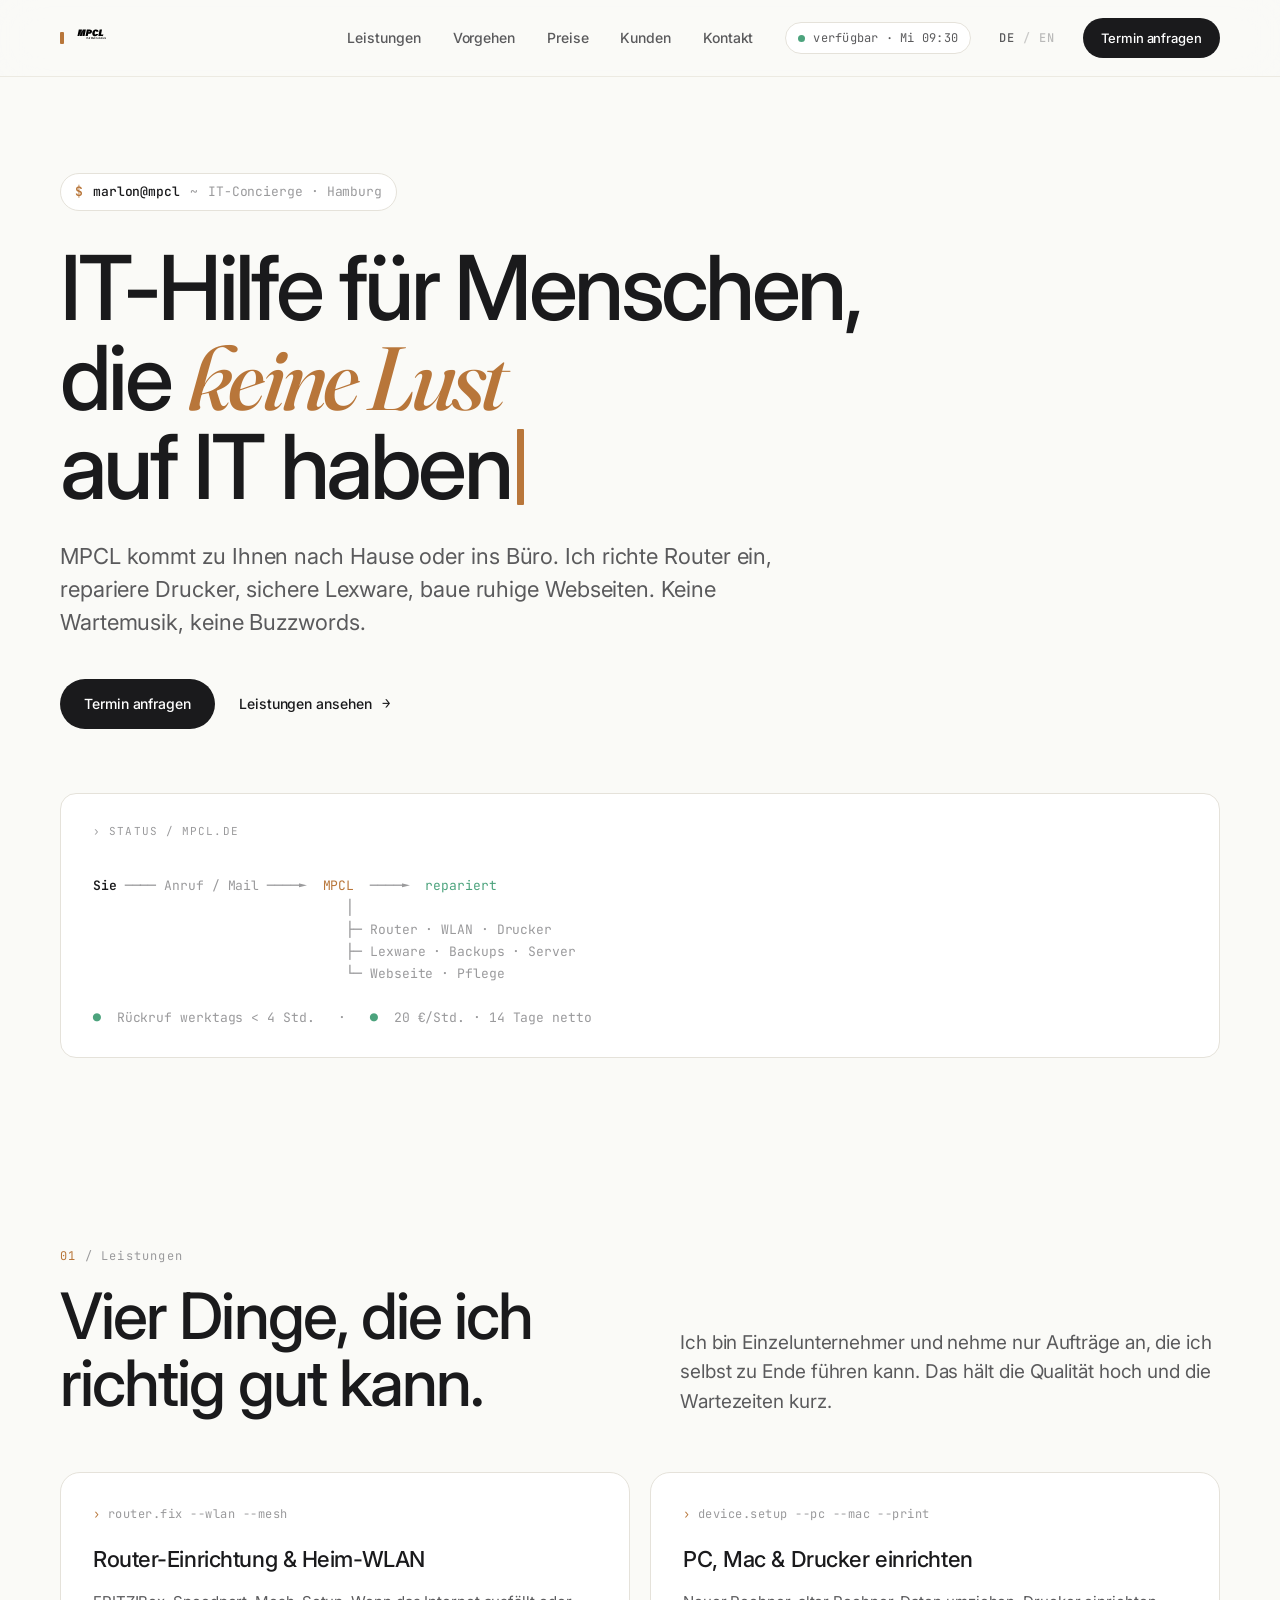
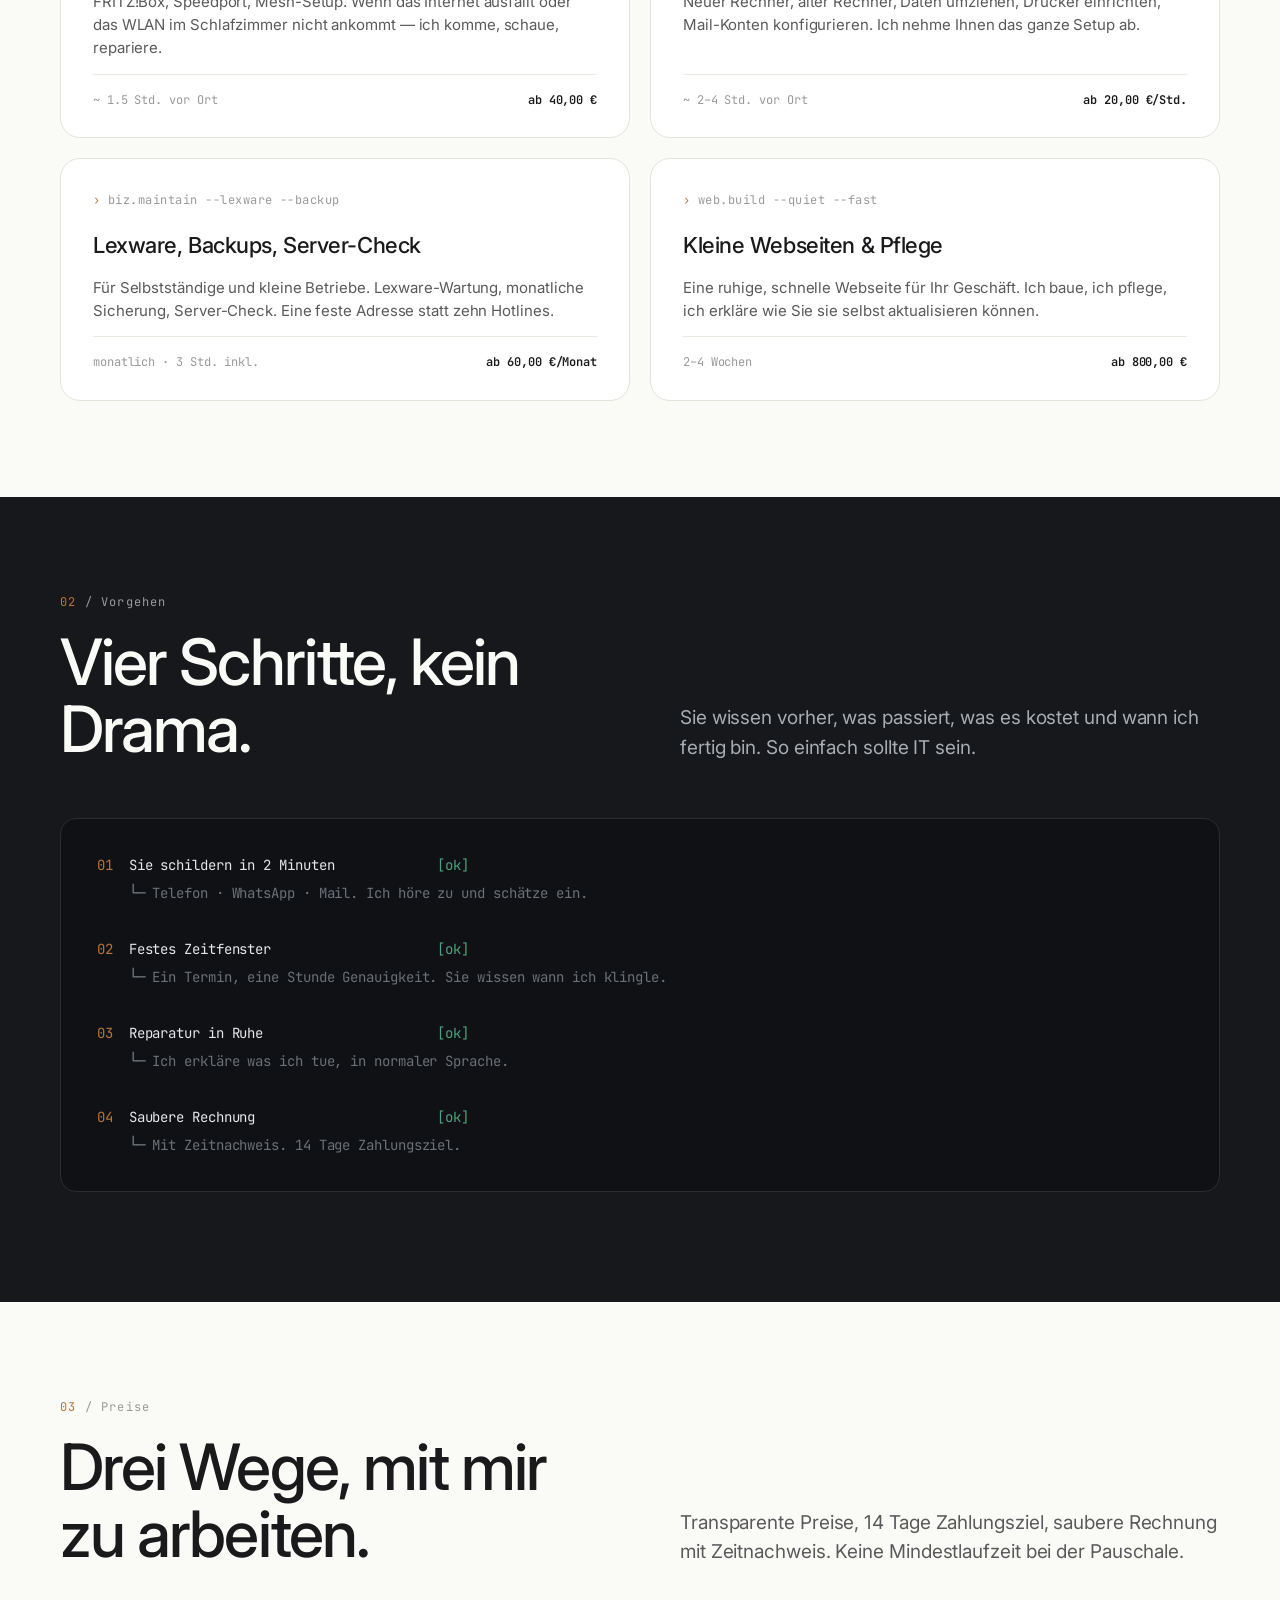
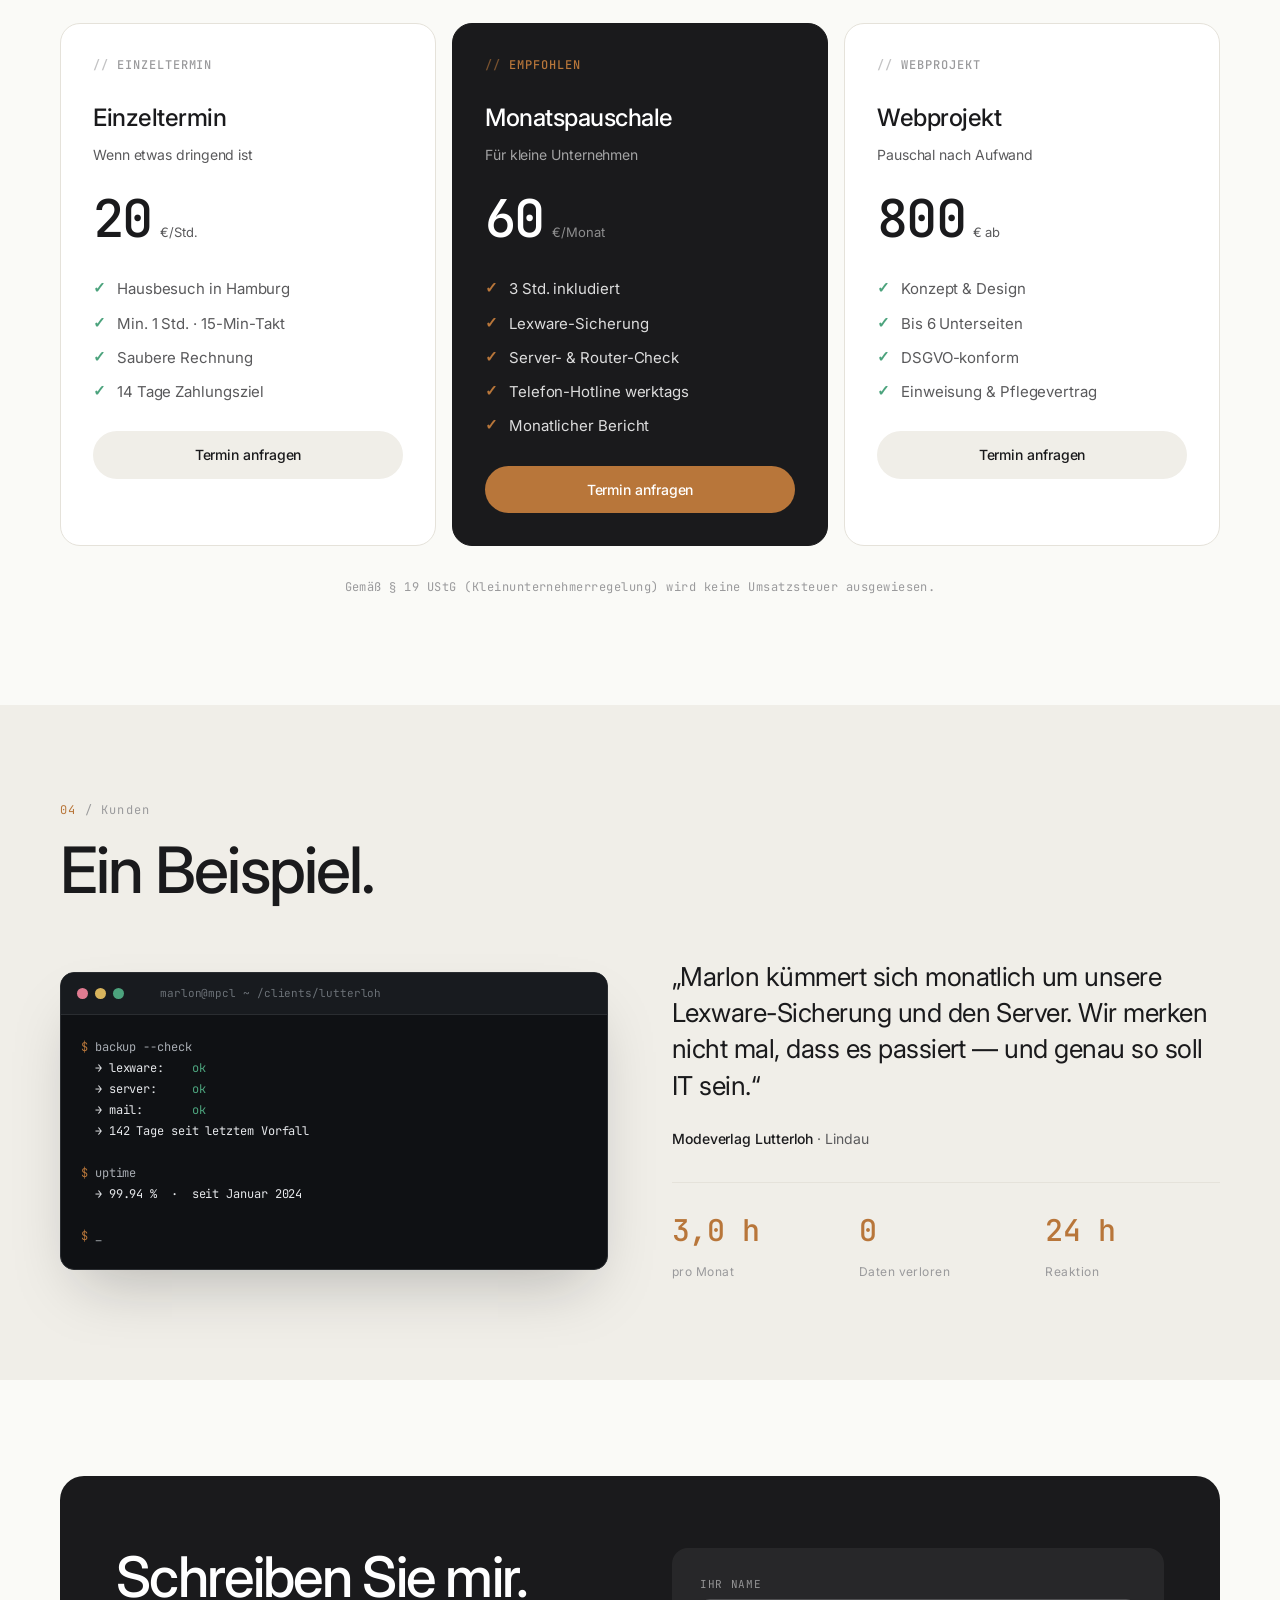
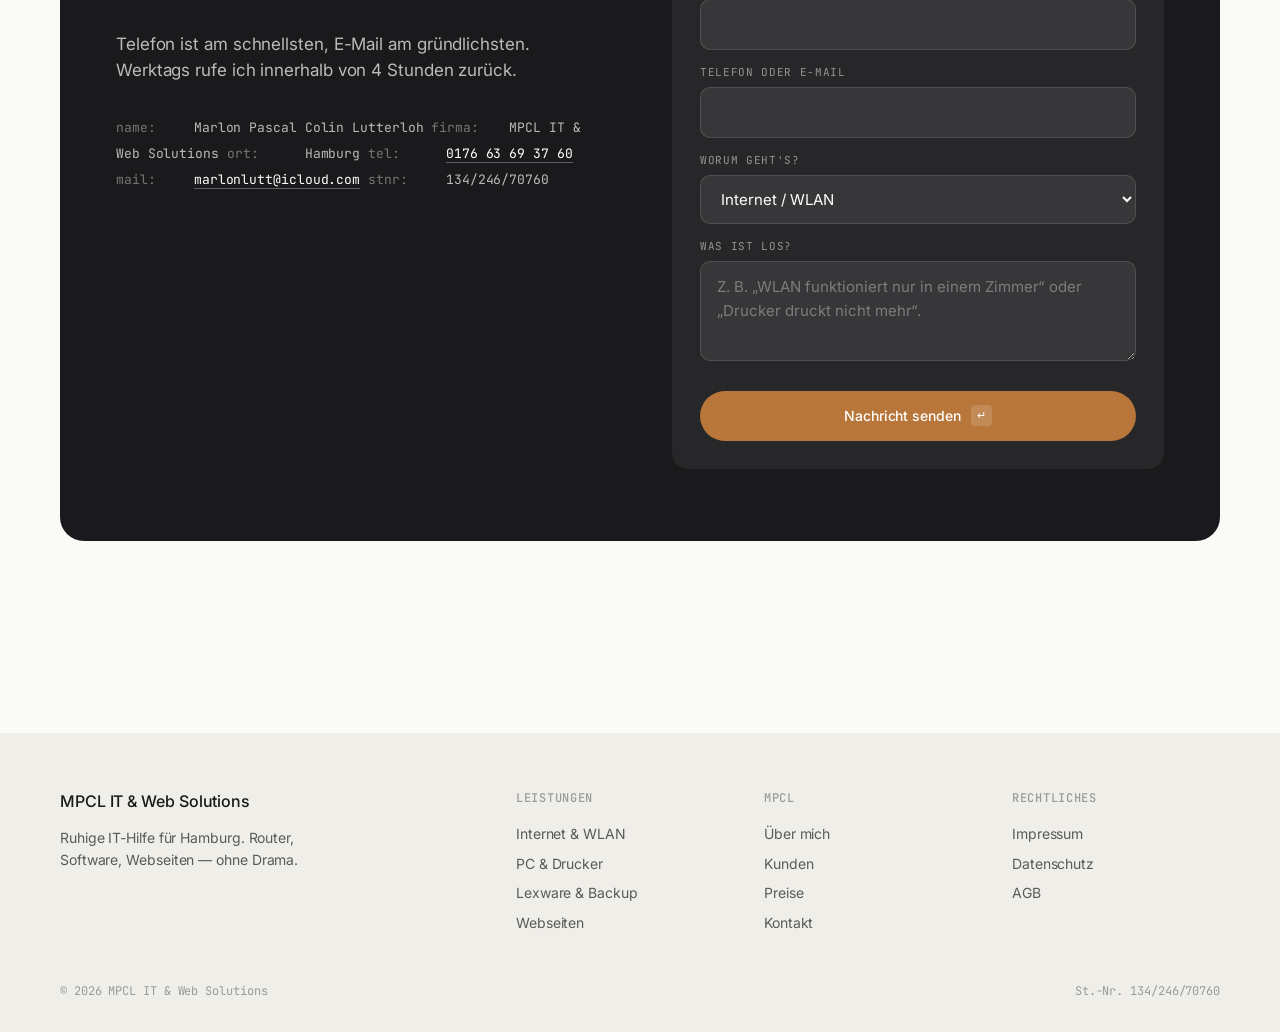
==== index.html @ bc8bca54 "i18n: fehlende data-i18n Attribute, Hero-Titel, Typo-Fix - 13 Pricing <li> Items mit data-i18n Attri" ====
<!doctype html>
<html lang="de">
<head>
  <meta charset="utf-8">
  <meta name="viewport" content="width=device-width, initial-scale=1">
  <title>MPCL — IT &amp; Web Solutions · Hamburg</title>
  <meta name="description" content="Ruhige IT-Hilfe für Hamburg. Router, Drucker, Lexware, Webseiten — ohne Buzzwords, ohne Wartemusik.">

  <!-- Open Graph -->
  <meta property="og:title" content="MPCL — IT &amp; Web Solutions, Hamburg">
  <meta property="og:description" content="Ruhige IT-Hilfe für Hamburg. Router, Drucker, Lexware, Webseiten.">
  <meta property="og:type" content="website">
  <meta property="og:url" content="https://mpcl.de">
  <meta property="og:locale" content="de_DE">
  <meta property="og:locale:alternate" content="en_US">
  <meta name="twitter:card" content="summary">
  <meta name="twitter:title" content="MPCL — IT &amp; Web Solutions, Hamburg">
  <meta name="twitter:description" content="Ruhige IT-Hilfe für Hamburg. Router, Drucker, Lexware, Webseiten.">

  <meta name="theme-color" content="#FAFAF7">
  <link rel="icon" type="image/svg+xml" href="data:image/svg+xml,<svg xmlns='http://www.w3.org/2000/svg' viewBox='0 0 4 12'><rect width='4' height='12' rx='1' fill='%23B8763A'/></svg>">

  <link rel="preconnect" href="https://fonts.googleapis.com">
  <link rel="preconnect" href="https://fonts.gstatic.com" crossorigin>
  <link rel="stylesheet" href="https://fonts.googleapis.com/css2?family=Inter:wght@400;500;600;700&amp;family=JetBrains+Mono:wght@400;500;600&amp;family=Fraunces:opsz,wght@9..144,400;9..144,500;9..144,600&amp;display=swap">

  <link rel="stylesheet" href="shared.css">
  <link rel="stylesheet" href="world-hybrid.css">
</head>
<body>

<div id="world-hybrid">

  <!-- ========== HEADER ========== -->
  <header class="hb-header">
    <div class="hb-header__inner">
      <a class="hb-brand" href="#">
        <div class="hb-brand__mark"></div>
        <img class="hb-brand__logo" src="assets/mpcl-logo.svg" alt="MPCL" width="32" height="18">
      </a>
      <nav class="hb-nav">
        <a href="#hb-services" data-i18n="nav.services">Leistungen</a>
        <a href="#hb-process" data-i18n="nav.process">Vorgehen</a>
        <a href="#hb-pricing" data-i18n="nav.pricing">Preise</a>
        <a href="#hb-case" data-i18n="nav.case">Kunden</a>
        <a href="#hb-contact" data-i18n="nav.contact">Kontakt</a>
      </nav>
      <div class="hb-header__right">
        <span class="hb-status">
          <span class="hb-status__dot"></span>
          <span data-i18n="status.available">verfügbar · Mi 09:30</span>
        </span>
        <div class="lang-toggle">
          <button data-lang="de" aria-current="true">DE</button>
          <span class="sep">/</span>
          <button data-lang="en">EN</button>
        </div>
        <a href="#hb-contact" class="hb-btn hb-btn--primary" style="padding:10px 18px; font-size:13px;" data-i18n="hero.cn.cta1">Termin</a>
      </div>
    </div>
  </header>

  <!-- ========== HERO ========== -->
  <section class="hb-hero">
    <div class="hb-prompt">
      <strong>marlon@mpcl</strong> ~ <span data-i18n="hero.cn.eyebrow">IT-Concierge · Hamburg</span>
    </div>
    <h1 data-i18n-html="hero.hb.title">
      IT-Hilfe für Menschen,<br>
      die <span class="accent">keine Lust</span><br>
      auf IT haben<span class="cursor"></span>
    </h1>
    <p class="hb-hero__lede" data-i18n="hero.cn.lede">
      MPCL kommt zu Ihnen nach Hause oder ins Büro. Ich richte
      Router ein, repariere Drucker, sichere Lexware, baue ruhige
      Webseiten. Keine Wartemusik, keine Buzzwords.
    </p>
    <div class="hb-hero__cta">
      <a href="#hb-contact" class="hb-btn hb-btn--primary" data-i18n="hero.cn.cta1">
        Termin anfragen <span class="key">↵</span>
      </a>
      <a href="#hb-services" class="hb-btn hb-btn--ghost" data-i18n="hero.cn.cta2">Leistungen ansehen</a>
    </div>

    <pre class="hb-hero__diagram"><span class="label">› status / mpcl.de</span>
<span class="you">Sie</span> ──── Anruf / Mail ────►  <span class="warn">MPCL</span>  ────►  <span class="ok">repariert</span>
                                │
                                ├─ Router · WLAN · Drucker
                                ├─ Lexware · Backups · Server
                                └─ Webseite · Pflege

<span class="ok">●</span>  Rückruf werktags &lt; 4 Std.   ·   <span class="ok">●</span>  20 €/Std. · 14 Tage netto</pre>
  </section>

  <!-- ========== SERVICES ========== -->
  <section class="hb-section" id="hb-services">
    <div class="hb-section__head">
      <div>
        <div class="hb-section__num"><span class="ac">01</span> / <span data-i18n="services.cn.eyebrow">Leistungen</span></div>
        <h2 data-i18n="services.cn.title">Vier Dinge, die ich richtig gut kann.</h2>
      </div>
      <p class="hb-section__intro" data-i18n="services.cn.intro">
        Ich bin Einzelunternehmer und nehme nur Aufträge an, die ich
        selbst zu Ende führen kann. Das hält die Qualität hoch und die
        Wartezeiten kurz.
      </p>
    </div>
    <div class="hb-services">
      <article class="hb-service">
        <div class="hb-service__cmd">router.fix --wlan --mesh</div>
        <h3 data-i18n="services.s1.title">Router-Einrichtung &amp; Heim-WLAN</h3>
        <p data-i18n="services.s1.body">FRITZ!Box, Speedport, Mesh-Setup. Wenn das Internet ausfällt oder das WLAN im Schlafzimmer nicht ankommt — ich komme, schaue, repariere.</p>
        <div class="hb-service__foot">
          <span data-i18n="services.s1.dur">~ 1.5 Std. vor Ort</span>
          <span class="hb-service__price">ab 40,00 €</span>
        </div>
      </article>
      <article class="hb-service">
        <div class="hb-service__cmd">device.setup --pc --mac --print</div>
        <h3 data-i18n="services.s2.title">PC, Mac &amp; Drucker einrichten</h3>
        <p data-i18n="services.s2.body">Neuer Rechner, alter Rechner, Daten umziehen, Drucker einrichten, Mail-Konten konfigurieren. Ich nehme Ihnen das ganze Setup ab.</p>
        <div class="hb-service__foot">
          <span data-i18n="services.s2.dur">~ 2–4 Std. vor Ort</span>
          <span class="hb-service__price">ab 20,00 €/Std.</span>
        </div>
      </article>
      <article class="hb-service">
        <div class="hb-service__cmd">biz.maintain --lexware --backup</div>
        <h3 data-i18n="services.s3.title">Lexware, Backups, Server-Check</h3>
        <p data-i18n="services.s3.body">Für Selbstständige und kleine Betriebe. Lexware-Wartung, monatliche Sicherung, Server-Check. Eine feste Adresse statt zehn Hotlines.</p>
        <div class="hb-service__foot">
          <span data-i18n="services.s3.dur">monatlich · 3 Std. inkl.</span>
          <span class="hb-service__price">ab 60,00 €/Monat</span>
        </div>
      </article>
      <article class="hb-service">
        <div class="hb-service__cmd">web.build --quiet --fast</div>
        <h3 data-i18n="services.s4.title">Kleine Webseiten &amp; Pflege</h3>
        <p data-i18n="services.s4.body">Eine ruhige, schnelle Webseite für Ihr Geschäft. Ich baue, ich pflege, ich erkläre wie Sie sie selbst aktualisieren können.</p>
        <div class="hb-service__foot">
          <span data-i18n="services.s4.dur">2–4 Wochen</span>
          <span class="hb-service__price">ab 800,00 €</span>
        </div>
      </article>
    </div>
  </section>

  <!-- ========== PROCESS (Terminal-Block auf dunkler Section) ========== -->
  <section class="hb-section hb-section--dark" id="hb-process">
    <div class="hb-section__inner">
      <div class="hb-section__head">
        <div>
          <div class="hb-section__num"><span class="ac">02</span> / <span data-i18n="process.cn.eyebrow">Vorgehen</span></div>
          <h2 data-i18n="process.cn.title">Vier Schritte, kein Drama.</h2>
        </div>
        <p class="hb-section__intro" data-i18n="process.cn.intro">
          Sie wissen vorher, was passiert, was es kostet und wann ich
          fertig bin. So einfach sollte IT sein.
        </p>
      </div>
      <pre class="hb-process"><span class="num">01</span>  <span class="step">Sie schildern in 2 Minuten</span>             <span class="ok">[ok]</span>
    <span class="desc">└─ Telefon · WhatsApp · Mail. Ich höre zu und schätze ein.</span>

<span class="num">02</span>  <span class="step">Festes Zeitfenster</span>                     <span class="ok">[ok]</span>
    <span class="desc">└─ Ein Termin, eine Stunde Genauigkeit. Sie wissen wann ich klingle.</span>

<span class="num">03</span>  <span class="step">Reparatur in Ruhe</span>                      <span class="ok">[ok]</span>
    <span class="desc">└─ Ich erkläre was ich tue, in normaler Sprache.</span>

<span class="num">04</span>  <span class="step">Saubere Rechnung</span>                       <span class="ok">[ok]</span>
    <span class="desc">└─ Mit Zeitnachweis. 14 Tage Zahlungsziel.</span></pre>
    </div>
  </section>

  <!-- ========== PRICING ========== -->
  <section class="hb-section" id="hb-pricing">
    <div class="hb-section__head">
      <div>
        <div class="hb-section__num"><span class="ac">03</span> / <span data-i18n="pricing.cn.eyebrow">Preise</span></div>
        <h2 data-i18n="pricing.cn.title">Drei Wege, mit mir zu arbeiten.</h2>
      </div>
      <p class="hb-section__intro" data-i18n="pricing.cn.intro">
        Transparente Preise, 14 Tage Zahlungsziel, saubere Rechnung
        mit Zeitnachweis. Keine Mindestlaufzeit bei der Pauschale.
      </p>
    </div>
    <div class="hb-pricing">
      <article class="hb-tier">
        <div class="hb-tier__name" data-i18n="pricing.t1.name">Einzeltermin</div>
        <h3 data-i18n="pricing.t1.title">Einmalig vor Ort</h3>
        <div class="hb-tier__sub" data-i18n="pricing.t1.sub">Wenn etwas dringend ist</div>
        <div class="hb-tier__amount">20<sub>€/Std.</sub></div>
        <ul>
          <li data-i18n="pricing.t1.f1">Hausbesuch in Hamburg</li>
          <li data-i18n="pricing.t1.f2">Min. 1 Std. · 15-Min-Takt</li>
          <li data-i18n="pricing.t1.f3">Saubere Rechnung</li>
          <li data-i18n="pricing.t1.f4">14 Tage Zahlungsziel</li>
        </ul>
        <a href="#hb-contact" class="hb-tier__cta" data-i18n="pricing.cta">Termin anfragen</a>
      </article>
      <article class="hb-tier hb-tier--feature">
        <div class="hb-tier__name" data-i18n="pricing.t2.name">Empfohlen</div>
        <h3 data-i18n="pricing.t2.title">Monatspauschale</h3>
        <div class="hb-tier__sub" data-i18n="pricing.t2.sub">Für kleine Unternehmen</div>
        <div class="hb-tier__amount">60<sub>€/Monat</sub></div>
        <ul>
          <li data-i18n="pricing.t2.f1">3 Std. inkludiert</li>
          <li data-i18n="pricing.t2.f2">Lexware-Sicherung</li>
          <li data-i18n="pricing.t2.f3">Server- &amp; Router-Check</li>
          <li data-i18n="pricing.t2.f4">Telefon-Hotline werktags</li>
          <li data-i18n="pricing.t2.f5">Monatlicher Bericht</li>
        </ul>
        <a href="#hb-contact" class="hb-tier__cta" data-i18n="pricing.cta">Termin anfragen</a>
      </article>
      <article class="hb-tier">
        <div class="hb-tier__name" data-i18n="pricing.t3.name">Webprojekt</div>
        <h3 data-i18n="pricing.t3.title">Webseite bauen</h3>
        <div class="hb-tier__sub" data-i18n="pricing.t3.sub">Pauschal nach Aufwand</div>
        <div class="hb-tier__amount">800<sub>€ ab</sub></div>
        <ul>
          <li data-i18n="pricing.t3.f1">Konzept &amp; Design</li>
          <li data-i18n="pricing.t3.f2">Bis 6 Unterseiten</li>
          <li data-i18n="pricing.t3.f3">DSGVO-konform</li>
          <li data-i18n="pricing.t3.f4">Einweisung &amp; Pflegevertrag</li>
        </ul>
        <a href="#hb-contact" class="hb-tier__cta" data-i18n="pricing.cta">Termin anfragen</a>
      </article>
    </div>
    <p style="font-family:var(--mpcl-font-mono); font-size:12px; color:var(--hb-text-3); margin-top:32px; text-align:center; letter-spacing:0.04em;" data-i18n="pricing.note">
      // Gemäß § 19 UStG (Kleinunternehmerregelung) wird keine Umsatzsteuer ausgewiesen.
    </p>
  </section>

  <!-- ========== CASE ========== -->
  <section class="hb-section" id="hb-case" style="background: var(--hb-bg-soft); max-width:none; padding: 0;">
    <div style="max-width: 1240px; margin: 0 auto; padding: 96px 40px;">
      <div class="hb-section__head">
        <div>
          <div class="hb-section__num"><span class="ac">04</span> / <span data-i18n="case.cn.eyebrow">Kunden</span></div>
          <h2 data-i18n="case.cn.title">Ein Beispiel.</h2>
        </div>
      </div>
      <div class="hb-case">
        <div class="hb-case__terminal">
          <div class="hb-case__bar"><span>marlon@mpcl ~ /clients/lutterloh</span></div>
          <div class="hb-case__body"><span class="prompt">$</span> backup --check
<span class="out">  → lexware:    </span><span class="ok">ok</span>
<span class="out">  → server:     </span><span class="ok">ok</span>
<span class="out">  → mail:       </span><span class="ok">ok</span>
<span class="out">  → 142 Tage seit letztem Vorfall</span>

<span class="prompt">$</span> uptime
<span class="out">  → 99.94 %  ·  seit Januar 2024</span>

<span class="prompt">$</span> _</div>
        </div>
        <div>
          <p class="hb-case__quote" data-i18n="case.quote">„Marlon kümmert sich monatlich um unsere Lexware-Sicherung und den Server. Wir merken nicht mal, dass es passiert — und genau so soll IT sein."</p>
          <div class="hb-case__byline" data-i18n-html="case.cn.byline"><strong>Modeverlag Lutterloh</strong> · Lindau · seit 2024</div>
          <div class="hb-case__metrics">
            <div class="hb-case__metric"><strong>3,0 h</strong><span data-i18n="case.m1">pro Monat</span></div>
            <div class="hb-case__metric"><strong>0</strong><span data-i18n="case.m2">Daten verloren</span></div>
            <div class="hb-case__metric"><strong>24 h</strong><span data-i18n="case.m3">Reaktion</span></div>
          </div>
        </div>
      </div>
    </div>
  </section>

  <!-- ========== CONTACT ========== -->
  <section class="hb-section" id="hb-contact">
    <div class="hb-contact">
      <div>
        <h2 data-i18n="contact.cn.title">Schreiben Sie mir.</h2>
        <p data-i18n="contact.cn.intro">
          Telefon ist am schnellsten, E-Mail am gründlichsten. Werktags
          rufe ich innerhalb von 4 Stunden zurück.
        </p>
        <div class="hb-contact__details">
<span class="label">name:</span>    Marlon Pascal Colin Lutterloh
<span class="label">firma:</span>   MPCL IT &amp; Web Solutions
<span class="label">ort:</span>     Hamburg
<span class="label">tel:</span>     <a href="tel:+4917663693760">0176 63 69 37 60</a>
<span class="label">mail:</span>    <a href="mailto:marlonlutt@icloud.com">marlonlutt@icloud.com</a>
<span class="label">stnr:</span>    134/246/70760</div>
      </div>
      <form class="hb-form" onsubmit="event.preventDefault();">
        <div class="hb-field">
          <label for="name" data-i18n="form.name">Ihr Name</label>
          <input type="text" id="name" name="name" required autocomplete="name">
        </div>
        <div class="hb-field">
          <label for="contact" data-i18n="form.contact">Telefon oder E-Mail</label>
          <input type="text" id="contact" name="contact" required autocomplete="email">
        </div>
        <div class="hb-field">
          <label for="subject" data-i18n="form.subject">Worum geht's?</label>
          <select id="subject" name="subject">
            <option data-i18n="form.subj.1">Internet / WLAN</option>
            <option data-i18n="form.subj.2">PC / Mac / Drucker</option>
            <option data-i18n="form.subj.3">Lexware / Backup</option>
            <option data-i18n="form.subj.4">Webseite</option>
            <option data-i18n="form.subj.5">Etwas anderes</option>
          </select>
        </div>
        <div class="hb-field">
          <label for="message" data-i18n="form.problem">Kurze Beschreibung</label>
          <textarea id="message" name="message" data-i18n-placeholder="form.problemPh" placeholder="Z. B. „WLAN funktioniert nur in einem Zimmer"."></textarea>
        </div>
        <button type="submit" class="hb-btn hb-btn--primary">
          <span data-i18n="form.send">Nachricht senden</span>
          <span class="key">↵</span>
        </button>
      </form>
    </div>
  </section>

  <!-- ========== FOOTER ========== -->
  <footer class="hb-footer">
    <div class="hb-footer__inner">
      <div>
        <div class="hb-footer__brand">MPCL IT &amp; Web Solutions</div>
        <p class="hb-footer__sub" data-i18n="footer.tagline">
          Ruhige IT-Hilfe für Hamburg. Router, Software, Webseiten — ohne Drama.
        </p>
      </div>
      <div>
        <h5 data-i18n="footer.h.work">Leistungen</h5>
        <ul>
          <li><a href="#" data-i18n="footer.work.1">Internet &amp; WLAN</a></li>
          <li><a href="#" data-i18n="footer.work.2">PC &amp; Drucker</a></li>
          <li><a href="#" data-i18n="footer.work.3">Lexware</a></li>
          <li><a href="#" data-i18n="footer.work.4">Webseiten</a></li>
        </ul>
      </div>
      <div>
        <h5 data-i18n="footer.h.about">MPCL</h5>
        <ul>
          <li><a href="#" data-i18n="footer.about.1">Über mich</a></li>
          <li><a href="#" data-i18n="footer.about.2">Kunden</a></li>
          <li><a href="#" data-i18n="footer.about.3">Preise</a></li>
          <li><a href="#" data-i18n="footer.about.4">Kontakt</a></li>
        </ul>
      </div>
      <div>
        <h5 data-i18n="footer.h.legal">Rechtliches</h5>
        <ul>
          <li><a href="#" data-i18n="footer.legal.1">Impressum</a></li>
          <li><a href="#" data-i18n="footer.legal.2">Datenschutz</a></li>
          <li><a href="#" data-i18n="footer.legal.3">AGB</a></li>
        </ul>
      </div>
    </div>
    <div class="hb-footer__bottom">
      <span>© 2026 MPCL IT &amp; Web Solutions</span>
      <span>St.-Nr. 134/246/70760</span>
    </div>
  </footer>

</div>

<script src="i18n.js"></script>
<script src="app.js"></script>
</body>
</html>
---- shared.css ----
/* ============================================================
   MPCL Website — Shared base
   Imports tokens, sets up world switcher + lang toggle styles
   ============================================================ */

@import url('colors_and_type.css');

* { box-sizing: border-box; }
html, body { margin: 0; padding: 0; }
body {
  font-family: var(--mpcl-font-sans);
  color: var(--mpcl-ink-900);
  -webkit-font-smoothing: antialiased;
  text-rendering: optimizeLegibility;
}

/* ---------- World switcher (top of page) ---------- */
.mpcl-world-switch {
  position: fixed;
  top: 16px;
  left: 50%;
  transform: translateX(-50%);
  z-index: 9999;
  display: flex;
  gap: 4px;
  padding: 4px;
  background: rgba(255,255,255,0.92);
  backdrop-filter: blur(12px);
  border: 1px solid rgba(14,15,17,0.08);
  border-radius: 999px;
  box-shadow: 0 4px 20px rgba(14,15,17,0.08);
  font-family: var(--mpcl-font-mono);
  font-size: 11px;
  letter-spacing: 0.06em;
  text-transform: uppercase;
}
.mpcl-world-switch button {
  background: transparent;
  border: 0;
  padding: 8px 14px;
  border-radius: 999px;
  cursor: pointer;
  color: var(--mpcl-ink-500);
  font: inherit;
  text-transform: inherit;
  letter-spacing: inherit;
  transition: all 0.18s ease;
}
.mpcl-world-switch button:hover { color: var(--mpcl-ink-900); }
.mpcl-world-switch button[aria-current="true"] {
  background: var(--mpcl-ink-900);
  color: var(--mpcl-paper-50);
}

/* ---------- Lang toggle (per world) ---------- */
.lang-toggle {
  display: inline-flex;
  gap: 0;
  font-family: var(--mpcl-font-mono);
  font-size: 11px;
  letter-spacing: 0.08em;
}
.lang-toggle button {
  background: transparent;
  border: 0;
  padding: 4px 8px;
  cursor: pointer;
  color: inherit;
  opacity: 0.4;
  font: inherit;
  letter-spacing: inherit;
}
.lang-toggle button[aria-current="true"] { opacity: 1; }
.lang-toggle .sep { opacity: 0.3; padding: 4px 0; }

/* ---------- World containers ---------- */
.world { display: none; }
.world.active { display: block; }
---- world-hybrid.css ----
/* ============================================================
   World 4 — Hybrid
   Concierge base (light, rounded, generous) +
   Terminal accents (mono details, cursor, status pulse, ASCII).
   The clean confident gallery. With nerd whispers.
   ============================================================ */

#world-hybrid {
  background: #FAFAF7;
  color: #1A1A1C;
  font-family: var(--mpcl-font-sans);
  font-size: 17px;
  line-height: 1.55;
  --hb-bg: #FAFAF7;
  --hb-bg-2: #FFFFFF;
  --hb-bg-soft: #F0EEE8;
  --hb-line: #E5E2DA;
  --hb-line-soft: #ECEAE2;
  --hb-text: #1A1A1C;
  --hb-text-2: #5A5A5C;
  --hb-text-3: #9A9A9C;
  --hb-accent: #B8763A;
  --hb-accent-soft: #F4ECDD;
  --hb-ok: #4CA37D;
  letter-spacing: -0.005em;
}

/* ---------- HEADER ---------- */
.hb-header {
  position: sticky; top: 0; z-index: 100;
  background: rgba(250, 250, 247, 0.85);
  backdrop-filter: blur(20px);
  border-bottom: 1px solid var(--hb-line-soft);
}
.hb-header__inner {
  max-width: 1240px;
  margin: 0 auto;
  padding: 18px 40px;
  display: flex;
  align-items: center;
  gap: 32px;
}
.hb-brand {
  display: flex; align-items: center; gap: 10px;
  text-decoration: none; color: inherit;
}
.hb-brand__logo { height: 18px; }
.hb-brand__mark {
  width: 4px; height: 12px;
  background: var(--hb-accent);
  border-radius: 1px;
}
.hb-nav {
  display: flex; gap: 32px;
  margin-left: auto;
  font-size: 14px;
  font-weight: 500;
}
.hb-nav a {
  color: var(--hb-text-2);
  text-decoration: none;
  transition: color 0.2s ease;
}
.hb-nav a:hover { color: var(--hb-text); }
.hb-header__right {
  display: flex; align-items: center; gap: 20px;
}

/* the verfügbar pulse */
.hb-status {
  display: inline-flex; align-items: center; gap: 8px;
  font-family: var(--mpcl-font-mono);
  font-size: 12px;
  color: var(--hb-text-2);
  letter-spacing: 0.02em;
  padding: 6px 12px;
  background: var(--hb-bg-2);
  border: 1px solid var(--hb-line);
  border-radius: 999px;
}
.hb-status__dot {
  width: 7px; height: 7px; border-radius: 50%;
  background: var(--hb-ok);
  box-shadow: 0 0 0 0 rgba(76,163,125,0.6);
  animation: hb-pulse 2s ease-out infinite;
  flex-shrink: 0;
}
@keyframes hb-pulse {
  0% { box-shadow: 0 0 0 0 rgba(76,163,125,0.5); }
  70% { box-shadow: 0 0 0 8px rgba(76,163,125,0); }
  100% { box-shadow: 0 0 0 0 rgba(76,163,125,0); }
}

.hb-header__right .lang-toggle {
  color: var(--hb-text-2);
  font-family: var(--mpcl-font-mono);
  font-size: 12px;
  font-weight: 500;
}

/* ---------- BUTTONS ---------- */
.hb-btn {
  display: inline-flex; align-items: center; gap: 10px;
  padding: 14px 24px;
  border: 0;
  cursor: pointer;
  font: inherit;
  font-size: 14px;
  font-weight: 500;
  text-decoration: none;
  border-radius: 999px;
  transition: all 0.25s cubic-bezier(0.16, 1, 0.3, 1);
  letter-spacing: -0.005em;
}
.hb-btn--primary {
  background: var(--hb-text);
  color: var(--hb-bg-2);
}
.hb-btn--primary:hover {
  background: var(--hb-accent);
  transform: translateY(-1px);
}
.hb-btn--ghost {
  background: transparent;
  color: var(--hb-text);
  padding: 14px 12px;
}
.hb-btn--ghost::after {
  content: "→";
  font-family: var(--mpcl-font-mono);
  transition: transform 0.25s ease;
}
.hb-btn--ghost:hover { color: var(--hb-accent); }
.hb-btn--ghost:hover::after { transform: translateX(6px); }
.hb-btn .key {
  font-family: var(--mpcl-font-mono);
  font-size: 11px;
  padding: 2px 6px;
  border-radius: 4px;
  background: rgba(255,255,255,0.15);
  letter-spacing: 0.02em;
}

/* ---------- HERO (Terminal-style on light) ---------- */
.hb-hero {
  max-width: 1240px;
  margin: 0 auto;
  padding: 96px 40px 80px;
}
.hb-prompt {
  display: inline-flex; align-items: center; gap: 10px;
  font-family: var(--mpcl-font-mono);
  font-size: 13px;
  color: var(--hb-text-3);
  margin-bottom: 32px;
  padding: 8px 14px;
  background: var(--hb-bg-2);
  border: 1px solid var(--hb-line);
  border-radius: 999px;
}
.hb-prompt::before { content: "$"; color: var(--hb-accent); font-weight: 600; }
.hb-prompt strong { color: var(--hb-text); font-weight: 500; }

.hb-hero h1 {
  font-family: var(--mpcl-font-sans);
  font-size: clamp(48px, 7vw, 96px);
  line-height: 1.0;
  letter-spacing: -0.04em;
  font-weight: 500;
  margin: 0 0 28px;
  color: var(--hb-text);
  max-width: 18ch;
}
.hb-hero h1 .accent { color: var(--hb-accent); font-style: italic; font-family: var(--mpcl-font-serif, 'Fraunces', Georgia, serif); }
.hb-hero h1 .cursor {
  display: inline-block;
  width: 0.08em;
  height: 0.85em;
  background: var(--hb-accent);
  vertical-align: -0.06em;
  margin-left: 0.08em;
  animation: hb-blink 1.05s steps(2) infinite;
  border-radius: 1px;
}
@keyframes hb-blink { 50% { opacity: 0; } }

.hb-hero__lede {
  font-size: 22px;
  line-height: 1.5;
  color: var(--hb-text-2);
  max-width: 56ch;
  margin: 0 0 40px;
  font-weight: 400;
}
.hb-hero__cta {
  display: flex; gap: 12px; align-items: center; flex-wrap: wrap;
  margin-bottom: 64px;
}

/* ASCII diagram on hero — light version */
.hb-hero__diagram {
  background: var(--hb-bg-2);
  border: 1px solid var(--hb-line);
  border-radius: 16px;
  padding: 28px 32px;
  font-family: var(--mpcl-font-mono);
  font-size: 13px;
  line-height: 1.7;
  color: var(--hb-text-3);
  white-space: pre;
  overflow-x: auto;
}
.hb-hero__diagram .label {
  font-size: 11px;
  letter-spacing: 0.1em;
  text-transform: uppercase;
  color: var(--hb-text-3);
  margin-bottom: 12px;
  display: block;
}
.hb-hero__diagram .ok { color: var(--hb-ok); }
.hb-hero__diagram .warn { color: var(--hb-accent); }
.hb-hero__diagram .you { color: var(--hb-text); font-weight: 600; }

/* ---------- SECTIONS ---------- */
.hb-section {
  max-width: 1240px;
  margin: 0 auto;
  padding: 96px 40px;
}
.hb-section--soft { background: var(--hb-bg-soft); max-width: none; padding: 0; }
.hb-section--soft > .hb-section__inner {
  max-width: 1240px;
  margin: 0 auto;
  padding: 96px 40px;
}
.hb-section--dark { background: #16181B; max-width: none; padding: 0; color: #E5E7EA; }
.hb-section--dark > .hb-section__inner {
  max-width: 1240px;
  margin: 0 auto;
  padding: 96px 40px;
}
.hb-section__head {
  display: grid;
  grid-template-columns: 1fr 1fr;
  gap: 80px;
  margin-bottom: 56px;
  align-items: end;
}
.hb-section__num {
  font-family: var(--mpcl-font-mono);
  font-size: 12px;
  letter-spacing: 0.1em;
  color: var(--hb-text-3);
  margin-bottom: 16px;
}
.hb-section__num .ac { color: var(--hb-accent); }
.hb-section h2 {
  font-family: var(--mpcl-font-sans);
  font-size: clamp(36px, 5vw, 64px);
  line-height: 1.05;
  letter-spacing: -0.03em;
  font-weight: 500;
  margin: 0;
  color: var(--hb-text);
  max-width: 18ch;
}
.hb-section--dark h2 { color: #FAFAF7; }
.hb-section__intro {
  font-size: 19px;
  line-height: 1.55;
  color: var(--hb-text-2);
  margin: 0;
}
.hb-section--dark .hb-section__intro { color: #A8ADB3; }

/* ---------- SERVICES ---------- */
.hb-services {
  display: grid;
  grid-template-columns: repeat(2, 1fr);
  gap: 20px;
}
.hb-service {
  background: var(--hb-bg-2);
  border: 1px solid var(--hb-line);
  border-radius: 20px;
  padding: 32px 32px 28px;
  transition: all 0.3s cubic-bezier(0.16, 1, 0.3, 1);
  display: flex;
  flex-direction: column;
  gap: 14px;
  min-height: 240px;
}
.hb-service:hover {
  border-color: var(--hb-text);
  transform: translateY(-3px);
}
.hb-service__cmd {
  font-family: var(--mpcl-font-mono);
  font-size: 12px;
  color: var(--hb-text-3);
  letter-spacing: 0.04em;
  margin-bottom: 4px;
}
.hb-service__cmd::before { content: "› "; color: var(--hb-accent); }
.hb-service h3 {
  font-size: 22px;
  font-weight: 500;
  letter-spacing: -0.02em;
  margin: 0;
  color: var(--hb-text);
}
.hb-service p {
  color: var(--hb-text-2);
  margin: 0;
  font-size: 15px;
  line-height: 1.55;
}
.hb-service__foot {
  margin-top: auto;
  padding-top: 16px;
  border-top: 1px solid var(--hb-line-soft);
  display: flex;
  justify-content: space-between;
  align-items: baseline;
  font-family: var(--mpcl-font-mono);
  font-size: 12px;
  color: var(--hb-text-3);
}
.hb-service__price {
  color: var(--hb-text);
  font-weight: 600;
  font-variant-numeric: tabular-nums;
}

/* ---------- PROCESS (terminal block, dark on dark section) ---------- */
.hb-process {
  background: #0F1114;
  border: 1px solid #2A2D31;
  border-radius: 16px;
  padding: 32px 36px;
  font-family: var(--mpcl-font-mono);
  font-size: 14px;
  line-height: 2;
  color: #A8ADB3;
  white-space: pre;
  overflow-x: auto;
}
.hb-process .num { color: var(--hb-accent); }
.hb-process .step { color: #E5E7EA; }
.hb-process .ok { color: var(--hb-ok); }
.hb-process .desc { color: #6B7177; }

/* ---------- PRICING ---------- */
.hb-pricing {
  display: grid;
  grid-template-columns: repeat(3, 1fr);
  gap: 16px;
}
.hb-tier {
  background: var(--hb-bg-2);
  border: 1px solid var(--hb-line);
  border-radius: 20px;
  padding: 32px;
  position: relative;
  transition: border-color 0.3s ease;
}
.hb-tier:hover { border-color: var(--hb-text-3); }
.hb-tier--feature {
  background: var(--hb-text);
  color: var(--hb-bg-2);
  border-color: var(--hb-text);
}
.hb-tier__name {
  font-family: var(--mpcl-font-mono);
  font-size: 12px;
  letter-spacing: 0.08em;
  text-transform: uppercase;
  color: var(--hb-text-3);
  margin-bottom: 24px;
  font-weight: 500;
}
.hb-tier__name::before { content: "// "; opacity: 0.6; }
.hb-tier--feature .hb-tier__name { color: var(--hb-accent); }
.hb-tier h3 {
  font-size: 24px;
  font-weight: 500;
  letter-spacing: -0.02em;
  margin: 0 0 8px;
}
.hb-tier__sub {
  font-size: 14px;
  color: var(--hb-text-2);
  margin-bottom: 28px;
}
.hb-tier--feature .hb-tier__sub { color: rgba(255,255,255,0.6); }
.hb-tier__amount {
  font-family: var(--mpcl-font-mono);
  font-size: 52px;
  line-height: 1;
  font-weight: 500;
  letter-spacing: -0.03em;
  font-variant-numeric: tabular-nums;
  margin-bottom: 4px;
}
.hb-tier__amount sub {
  font-family: var(--mpcl-font-sans);
  font-size: 13px;
  color: var(--hb-text-2);
  font-weight: 400;
  margin-left: 8px;
  vertical-align: baseline;
  letter-spacing: 0;
}
.hb-tier--feature .hb-tier__amount sub { color: rgba(255,255,255,0.5); }
.hb-tier ul {
  list-style: none; padding: 0; margin: 32px 0 28px;
  font-size: 15px;
  display: flex;
  flex-direction: column;
  gap: 11px;
}
.hb-tier li {
  padding-left: 24px;
  position: relative;
  color: var(--hb-text-2);
}
.hb-tier--feature li { color: rgba(255,255,255,0.85); }
.hb-tier li::before {
  content: "✓";
  font-family: var(--mpcl-font-mono);
  position: absolute;
  left: 0; top: 0;
  color: var(--hb-ok);
  font-weight: 600;
}
.hb-tier--feature li::before { color: var(--hb-accent); }
.hb-tier__cta {
  display: block;
  text-align: center;
  width: 100%;
  padding: 13px;
  border-radius: 999px;
  background: var(--hb-bg-soft);
  color: var(--hb-text);
  text-decoration: none;
  font-weight: 500;
  font-size: 14px;
  transition: all 0.2s ease;
}
.hb-tier__cta:hover { background: var(--hb-text); color: var(--hb-bg-2); }
.hb-tier--feature .hb-tier__cta { background: var(--hb-accent); color: var(--hb-bg-2); }
.hb-tier--feature .hb-tier__cta:hover { background: #C97F2A; }

/* ---------- CASE ---------- */
.hb-case {
  display: grid;
  grid-template-columns: 1fr 1fr;
  gap: 64px;
  align-items: center;
}
.hb-case__terminal {
  background: #0F1114;
  border: 1px solid #2A2D31;
  border-radius: 14px;
  overflow: hidden;
  font-family: var(--mpcl-font-mono);
  font-size: 12px;
  box-shadow: 0 30px 60px -20px rgba(15,17,20,0.25);
}
.hb-case__bar {
  background: #181B1F;
  padding: 12px 16px;
  display: flex;
  align-items: center;
  gap: 8px;
  border-bottom: 1px solid #2A2D31;
}
.hb-case__bar::before {
  content: "";
  width: 11px; height: 11px; border-radius: 50%;
  background: #E07B91;
  box-shadow: 18px 0 0 #D8B45C, 36px 0 0 var(--hb-ok);
}
.hb-case__bar span {
  margin-left: 64px;
  color: #6B7177;
  font-size: 11px;
}
.hb-case__body {
  padding: 22px 20px;
  line-height: 1.75;
  color: #A8ADB3;
  white-space: pre-wrap;
}
.hb-case__body .prompt { color: var(--hb-accent); }
.hb-case__body .out { color: #E5E7EA; }
.hb-case__body .ok { color: var(--hb-ok); }

.hb-case__quote {
  font-family: var(--mpcl-font-sans);
  font-size: 26px;
  line-height: 1.4;
  letter-spacing: -0.02em;
  color: var(--hb-text);
  font-weight: 400;
  margin: 0 0 24px;
}
.hb-case__byline {
  font-size: 14px;
  color: var(--hb-text-2);
  margin-bottom: 32px;
}
.hb-case__byline strong { color: var(--hb-text); font-weight: 500; }
.hb-case__metrics {
  display: grid;
  grid-template-columns: repeat(3, 1fr);
  gap: 12px;
  border-top: 1px solid var(--hb-line);
  padding-top: 24px;
}
.hb-case__metric strong {
  display: block;
  font-family: var(--mpcl-font-mono);
  font-size: 30px;
  font-weight: 500;
  letter-spacing: -0.02em;
  color: var(--hb-accent);
  margin-bottom: 4px;
  font-variant-numeric: tabular-nums;
}
.hb-case__metric span {
  font-size: 12px;
  color: var(--hb-text-3);
  letter-spacing: 0.04em;
}

/* ---------- CONTACT ---------- */
.hb-contact {
  background: var(--hb-text);
  color: var(--hb-bg-2);
  border-radius: 24px;
  padding: 72px 56px;
  display: grid;
  grid-template-columns: 1fr 1fr;
  gap: 64px;
  align-items: start;
}
.hb-contact h2 {
  font-size: clamp(36px, 4.5vw, 56px);
  line-height: 1.05;
  letter-spacing: -0.03em;
  font-weight: 500;
  margin: 0 0 24px;
  color: var(--hb-bg-2);
  max-width: 14ch;
}
.hb-contact p {
  font-size: 17px;
  line-height: 1.55;
  color: rgba(255,255,255,0.7);
  margin: 0 0 32px;
}
.hb-contact__details {
  font-family: var(--mpcl-font-mono);
  font-size: 13px;
  line-height: 2;
  color: rgba(255,255,255,0.7);
}
.hb-contact__details .label { color: rgba(255,255,255,0.4); display: inline-block; min-width: 70px; }
.hb-contact__details a {
  color: var(--hb-bg-2);
  text-decoration: none;
  border-bottom: 1px solid rgba(255,255,255,0.3);
}
.hb-contact__details a:hover { border-bottom-color: var(--hb-accent); }

.hb-form {
  background: rgba(255,255,255,0.06);
  border-radius: 16px;
  padding: 28px;
  display: flex;
  flex-direction: column;
  gap: 14px;
}
.hb-field label {
  display: block;
  font-family: var(--mpcl-font-mono);
  font-size: 11px;
  letter-spacing: 0.06em;
  text-transform: uppercase;
  color: rgba(255,255,255,0.5);
  margin-bottom: 6px;
}
.hb-field input, .hb-field textarea, .hb-field select {
  width: 100%;
  background: rgba(255,255,255,0.08);
  border: 1px solid rgba(255,255,255,0.12);
  color: var(--hb-bg-2);
  padding: 13px 16px;
  font: inherit;
  font-size: 15px;
  border-radius: 10px;
}
.hb-field input::placeholder, .hb-field textarea::placeholder { color: rgba(255,255,255,0.35); }
.hb-field input:focus, .hb-field textarea:focus, .hb-field select:focus {
  outline: 0;
  border-color: var(--hb-accent);
  background: rgba(255,255,255,0.12);
}
.hb-field textarea { resize: vertical; min-height: 100px; }
.hb-form .hb-btn { justify-content: center; margin-top: 8px; }
.hb-form .hb-btn--primary {
  background: var(--hb-accent);
  color: var(--hb-bg-2);
}
.hb-form .hb-btn--primary:hover { background: #C97F2A; }

/* ---------- FOOTER ---------- */
.hb-footer {
  background: var(--hb-bg-soft);
  margin-top: 96px;
}
.hb-footer__inner {
  max-width: 1240px;
  margin: 0 auto;
  padding: 56px 40px 32px;
  display: grid;
  grid-template-columns: 2fr 1fr 1fr 1fr;
  gap: 40px;
  font-size: 14px;
}
.hb-footer h5 {
  color: var(--hb-text-3);
  font-family: var(--mpcl-font-mono);
  font-size: 12px;
  font-weight: 500;
  margin: 0 0 16px;
  letter-spacing: 0.06em;
  text-transform: uppercase;
}
.hb-footer ul { list-style: none; padding: 0; margin: 0; display: flex; flex-direction: column; gap: 8px; }
.hb-footer a { color: var(--hb-text-2); text-decoration: none; }
.hb-footer a:hover { color: var(--hb-accent); }
.hb-footer__brand {
  font-size: 16px;
  color: var(--hb-text);
  font-weight: 500;
  margin-bottom: 12px;
}
.hb-footer__sub { color: var(--hb-text-2); max-width: 32ch; line-height: 1.55; }
.hb-footer__bottom {
  max-width: 1240px;
  margin: 0 auto;
  padding: 16px 40px 32px;
  display: flex;
  justify-content: space-between;
  font-family: var(--mpcl-font-mono);
  font-size: 12px;
  color: var(--hb-text-3);
}
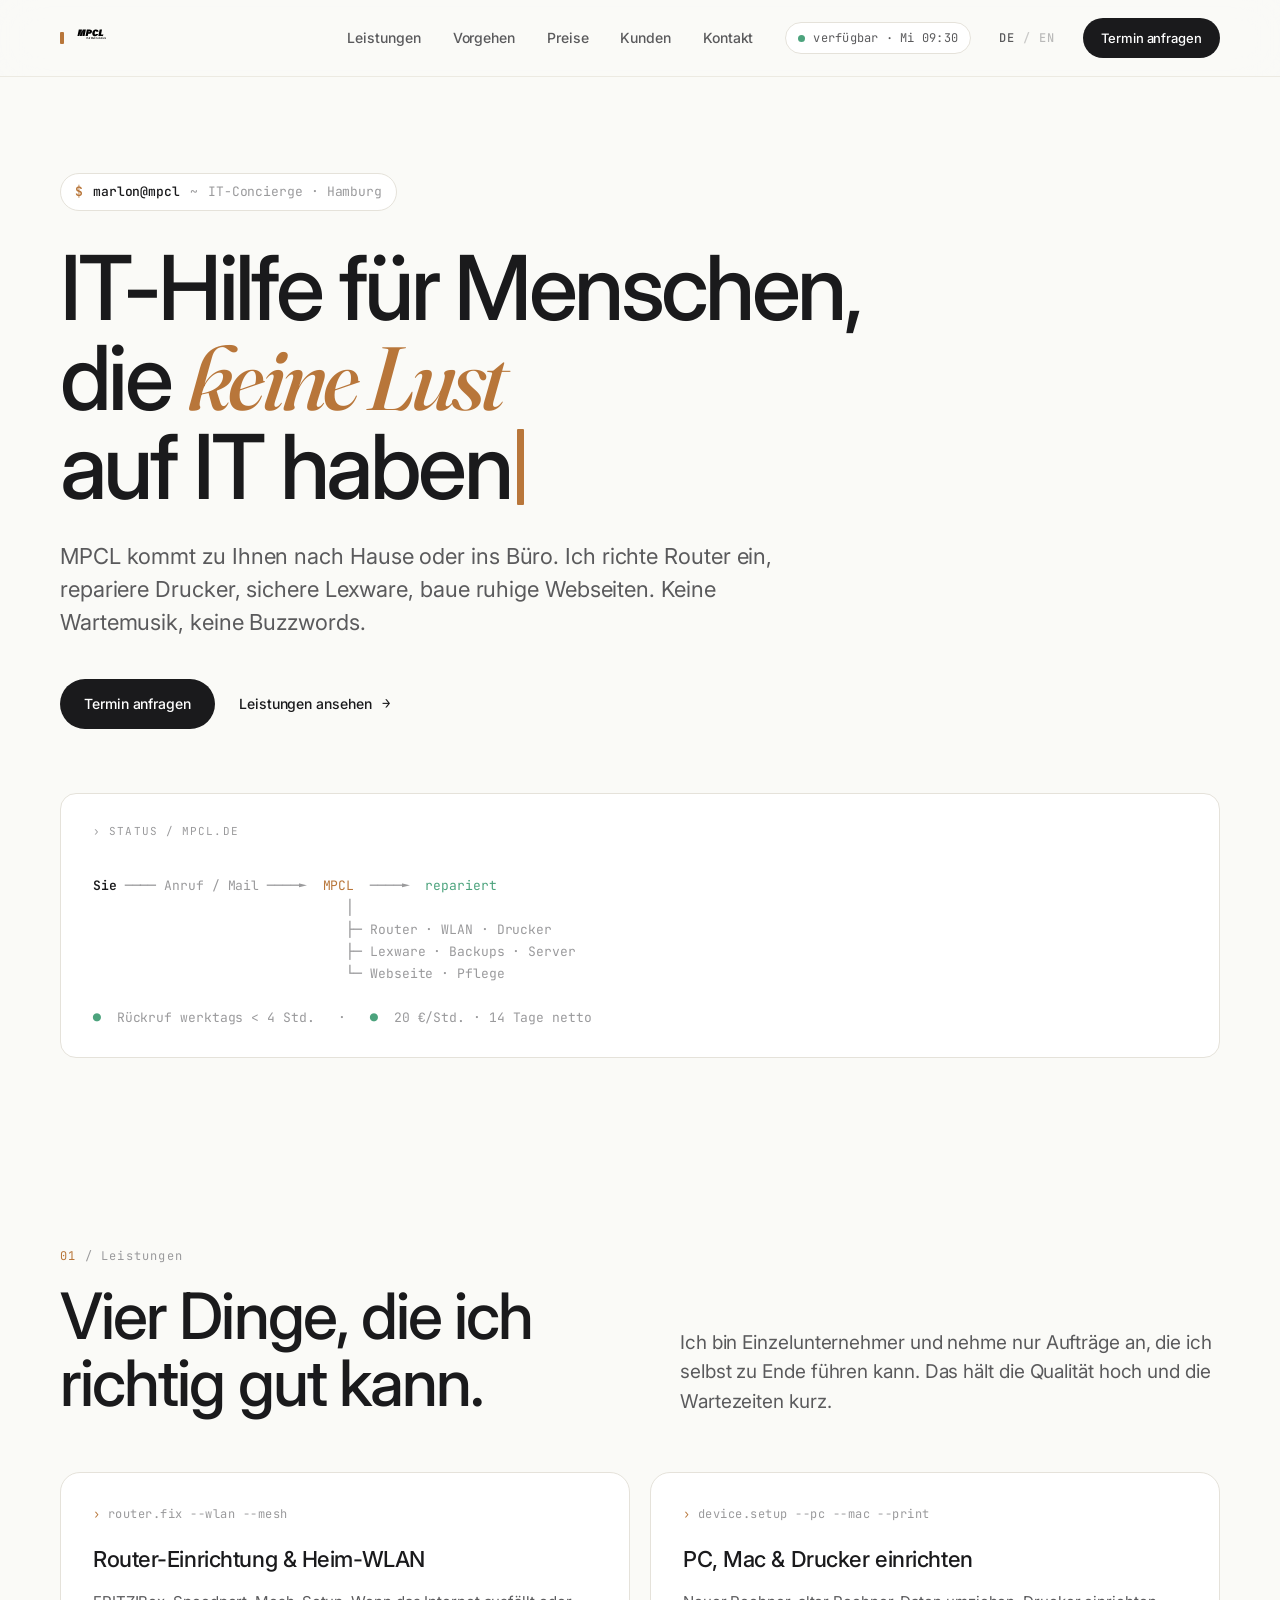
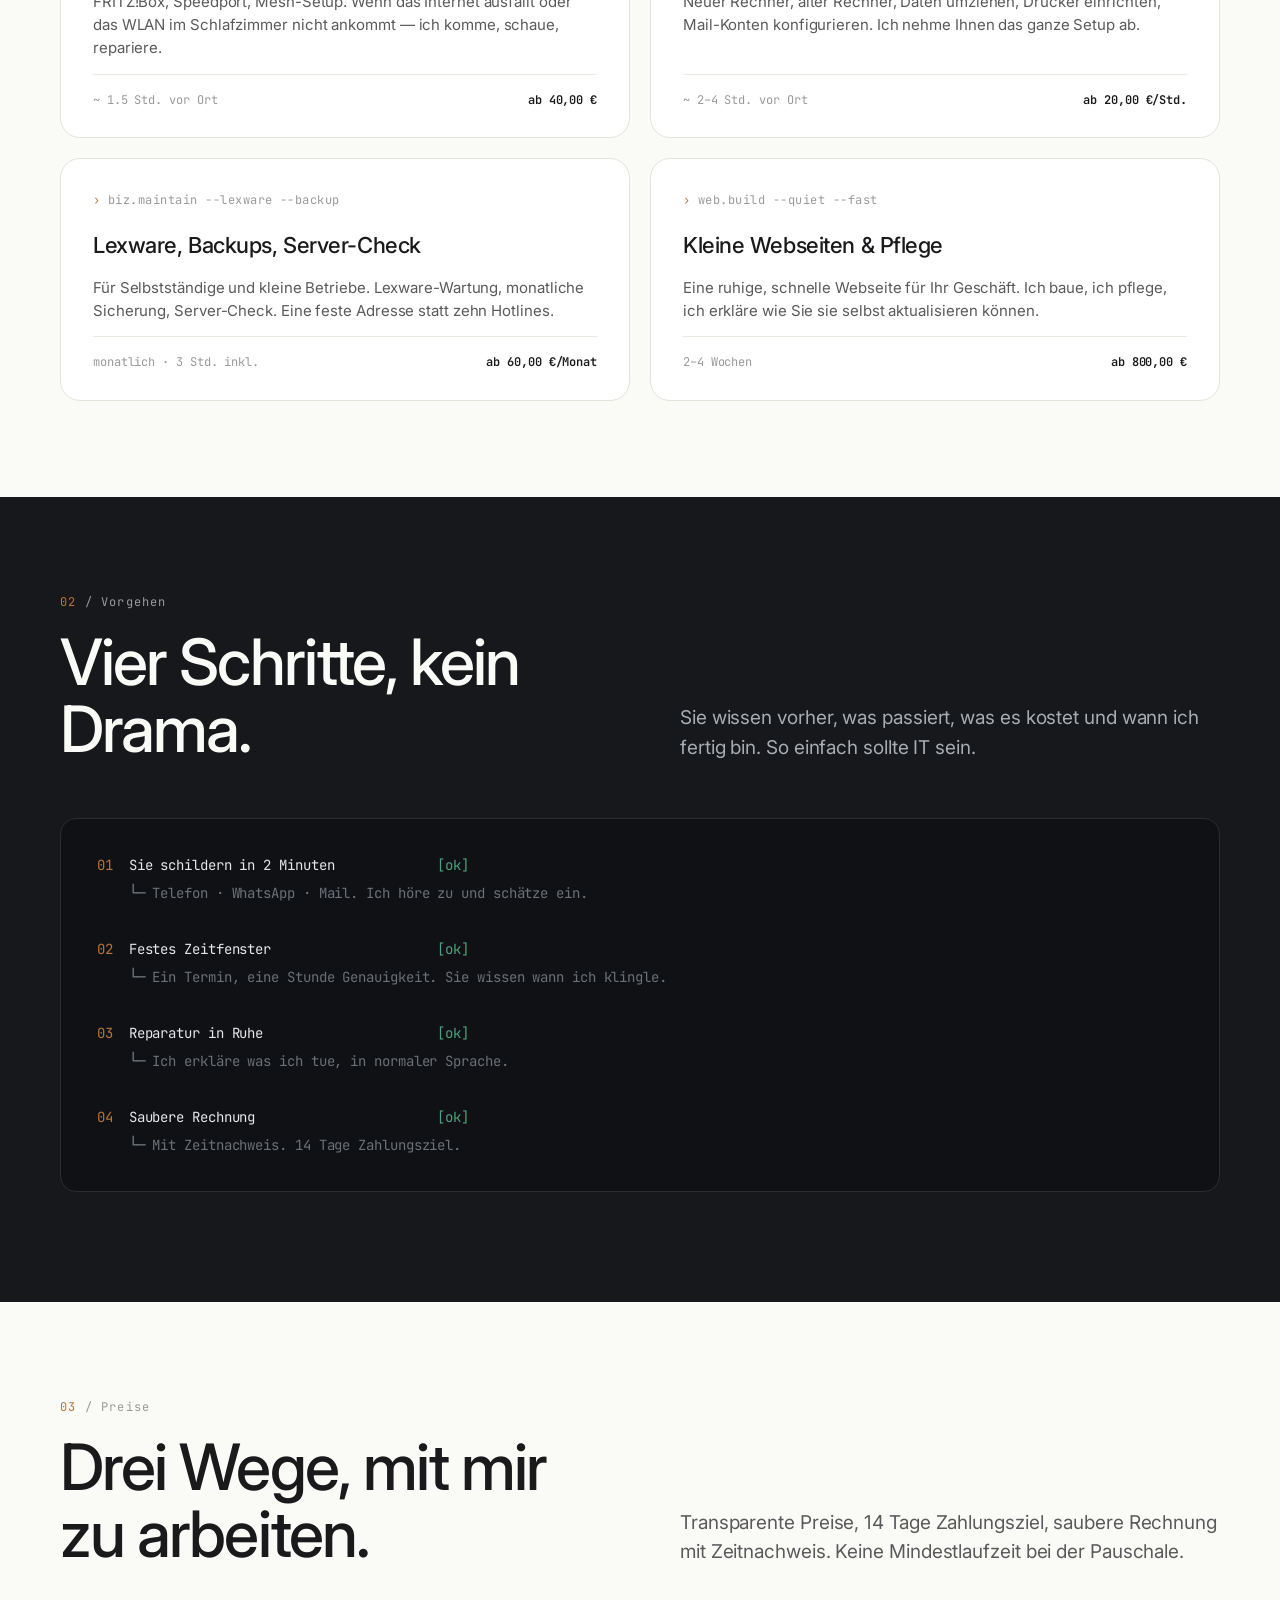
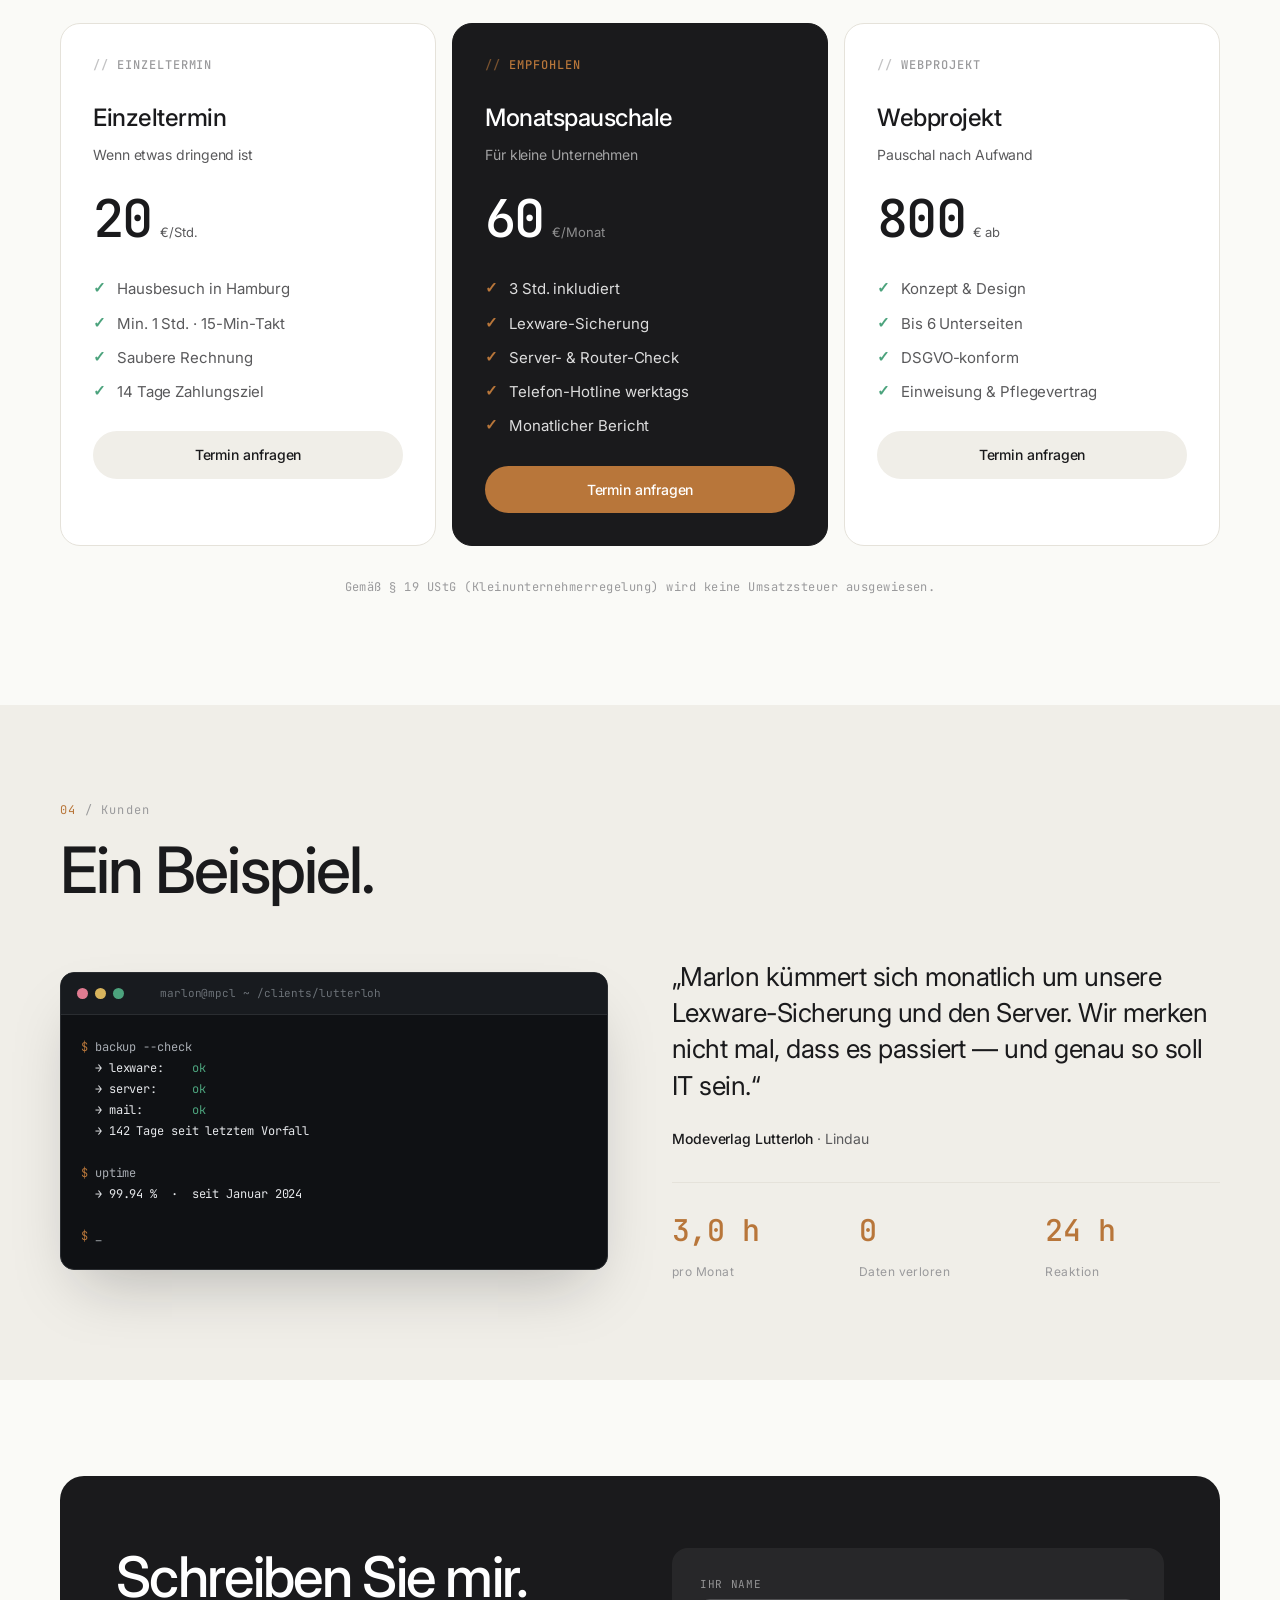
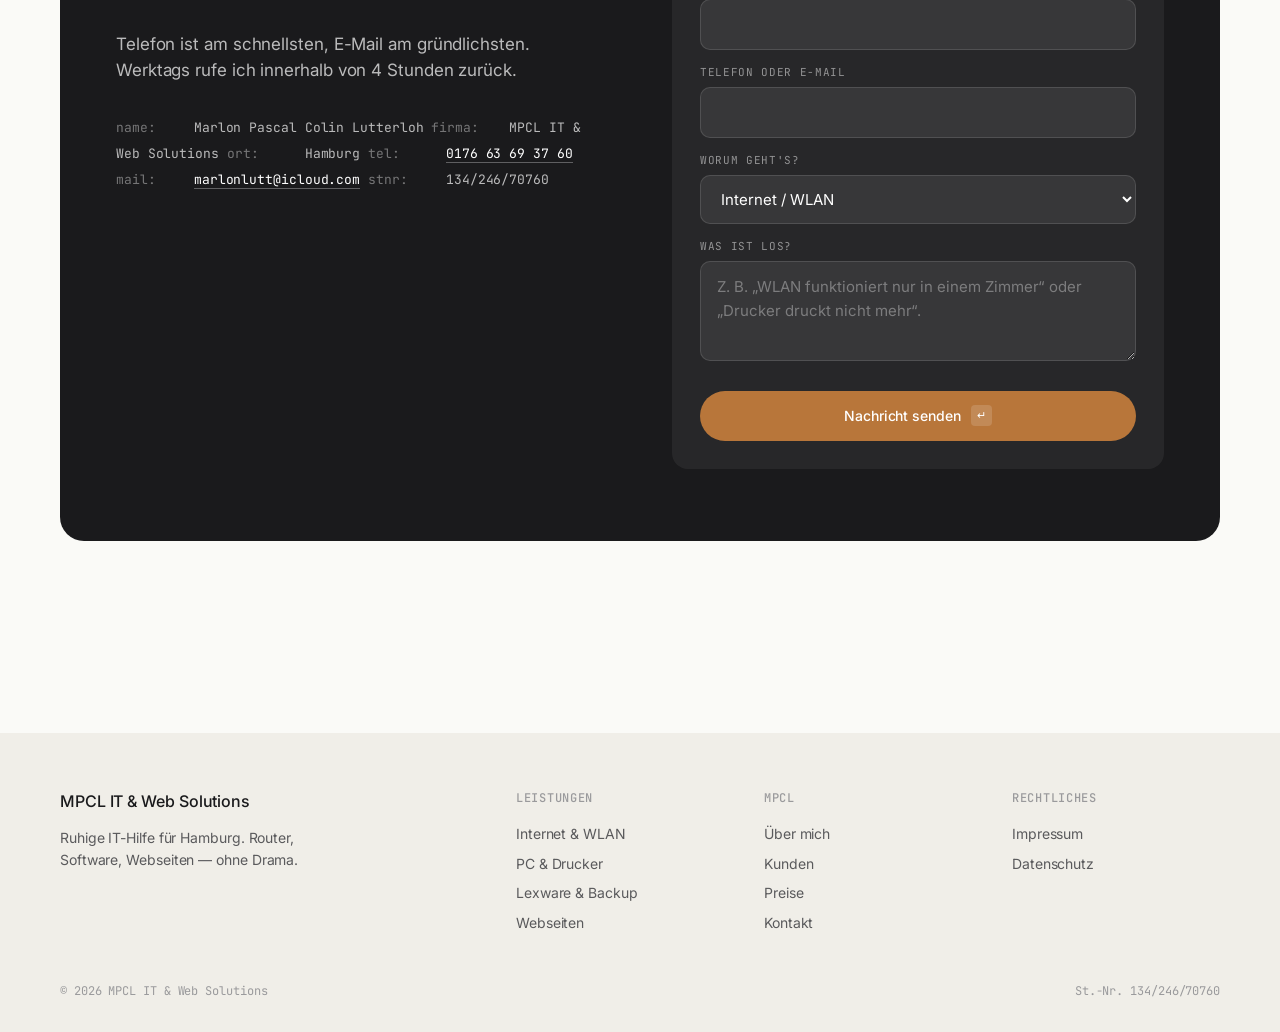
==== commit 0bdd98a3: "Pflichtseiten: Impressum + Datenschutz Skelette, AGB-Link entfernt - impressum.html und datenschutz." ====
--- a/index.html
+++ b/index.html
@@ -345,9 +345,8 @@
       <div>
         <h5 data-i18n="footer.h.legal">Rechtliches</h5>
         <ul>
-          <li><a href="#" data-i18n="footer.legal.1">Impressum</a></li>
-          <li><a href="#" data-i18n="footer.legal.2">Datenschutz</a></li>
-          <li><a href="#" data-i18n="footer.legal.3">AGB</a></li>
+          <li><a href="impressum.html" data-i18n="footer.legal.1">Impressum</a></li>
+          <li><a href="datenschutz.html" data-i18n="footer.legal.2">Datenschutz</a></li>
         </ul>
       </div>
     </div>
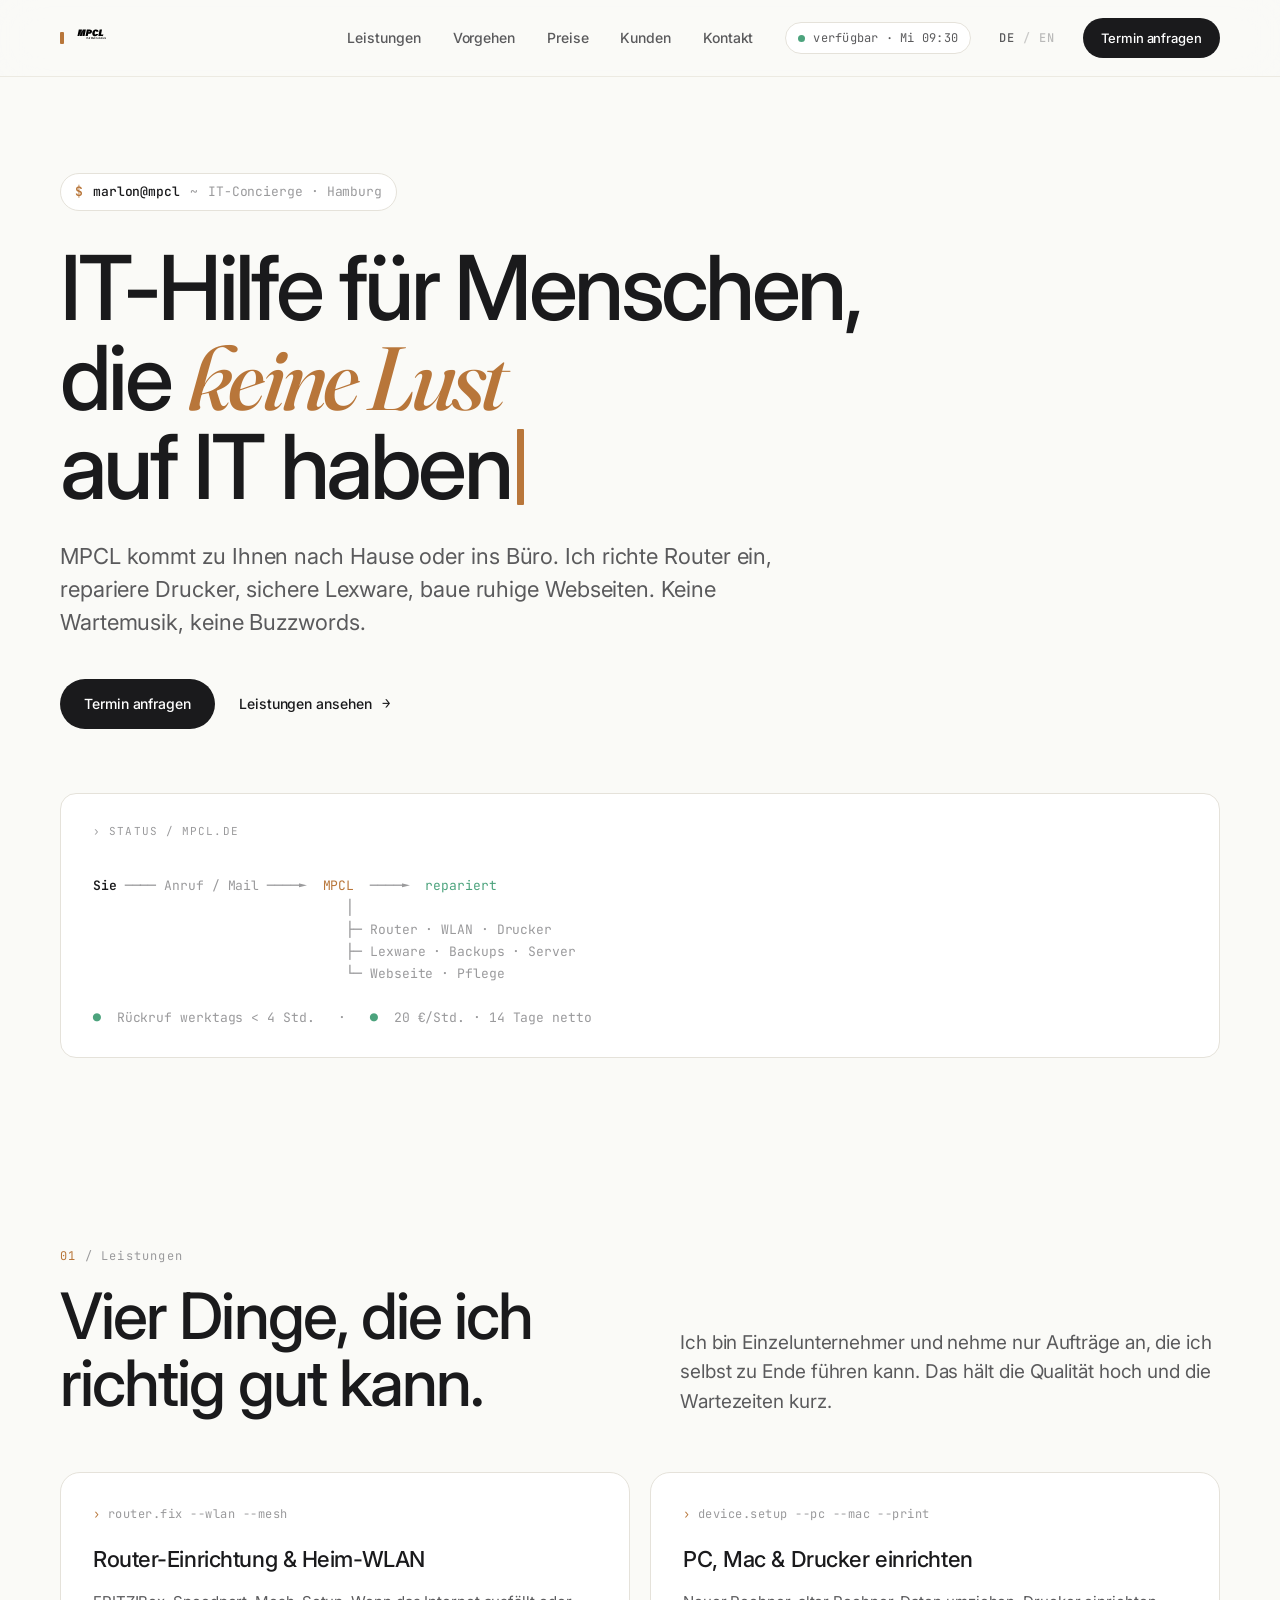
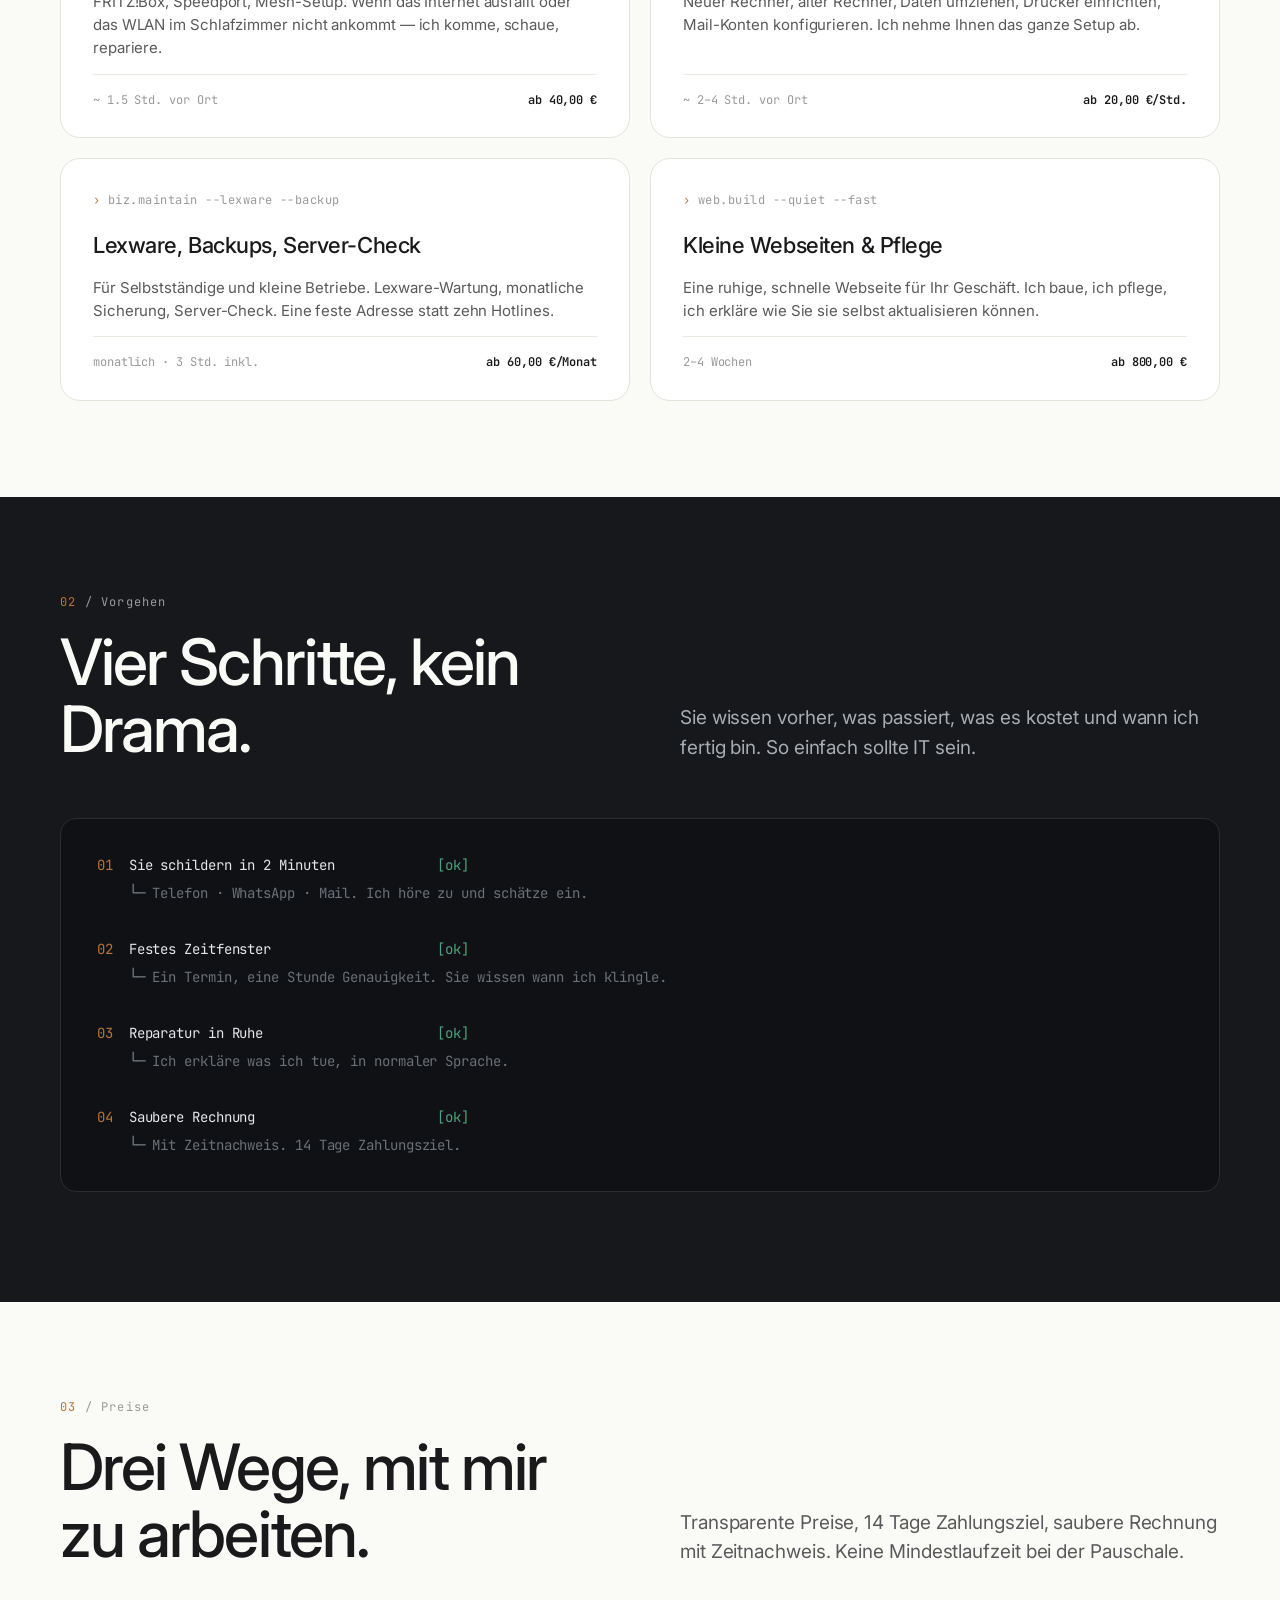
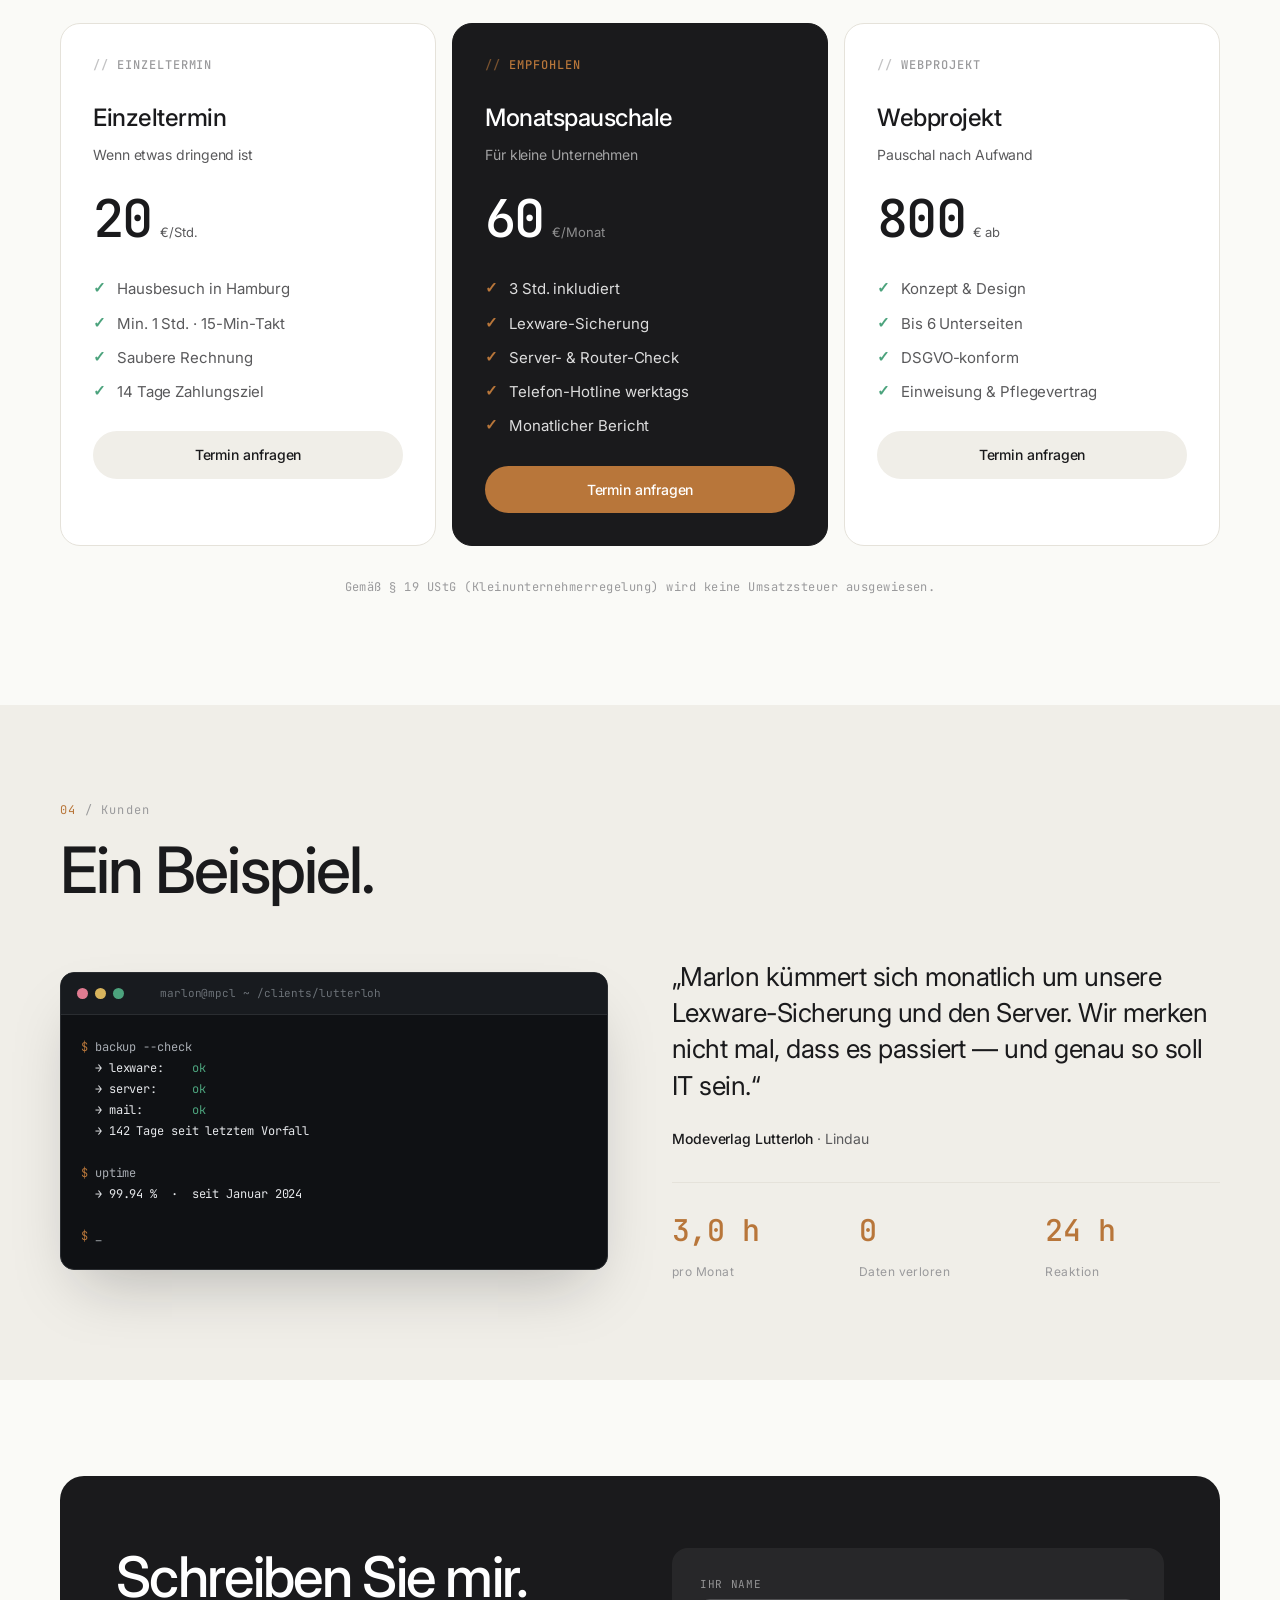
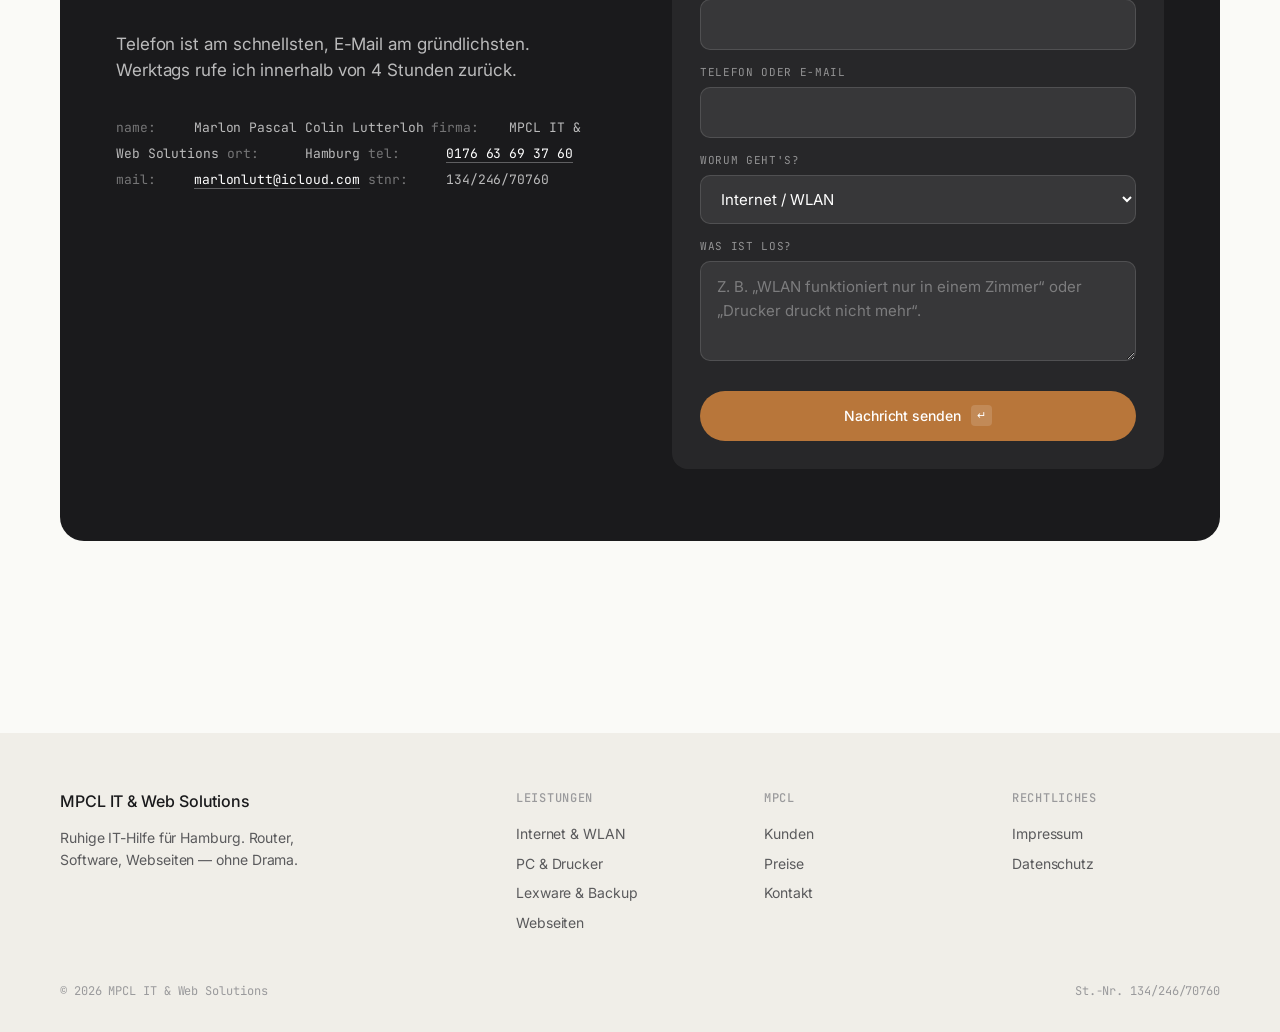
==== commit d54c0e62: "Footer-Links: echte Ziele statt # Platzhalter - Leistungen-Spalte → #hb-services - MPCL-Spalte → #hb" ====
--- a/index.html
+++ b/index.html
@@ -34,7 +34,7 @@
   <!-- ========== HEADER ========== -->
   <header class="hb-header">
     <div class="hb-header__inner">
-      <a class="hb-brand" href="#">
+      <a class="hb-brand" href="index.html">
         <div class="hb-brand__mark"></div>
         <img class="hb-brand__logo" src="assets/mpcl-logo.svg" alt="MPCL" width="32" height="18">
       </a>
@@ -327,19 +327,18 @@
       <div>
         <h5 data-i18n="footer.h.work">Leistungen</h5>
         <ul>
-          <li><a href="#" data-i18n="footer.work.1">Internet &amp; WLAN</a></li>
-          <li><a href="#" data-i18n="footer.work.2">PC &amp; Drucker</a></li>
-          <li><a href="#" data-i18n="footer.work.3">Lexware</a></li>
-          <li><a href="#" data-i18n="footer.work.4">Webseiten</a></li>
+          <li><a href="#hb-services" data-i18n="footer.work.1">Internet &amp; WLAN</a></li>
+          <li><a href="#hb-services" data-i18n="footer.work.2">PC &amp; Drucker</a></li>
+          <li><a href="#hb-services" data-i18n="footer.work.3">Lexware</a></li>
+          <li><a href="#hb-services" data-i18n="footer.work.4">Webseiten</a></li>
         </ul>
       </div>
       <div>
         <h5 data-i18n="footer.h.about">MPCL</h5>
         <ul>
-          <li><a href="#" data-i18n="footer.about.1">Über mich</a></li>
-          <li><a href="#" data-i18n="footer.about.2">Kunden</a></li>
-          <li><a href="#" data-i18n="footer.about.3">Preise</a></li>
-          <li><a href="#" data-i18n="footer.about.4">Kontakt</a></li>
+          <li><a href="#hb-case" data-i18n="footer.about.2">Kunden</a></li>
+          <li><a href="#hb-pricing" data-i18n="footer.about.3">Preise</a></li>
+          <li><a href="#hb-contact" data-i18n="footer.about.4">Kontakt</a></li>
         </ul>
       </div>
       <div>
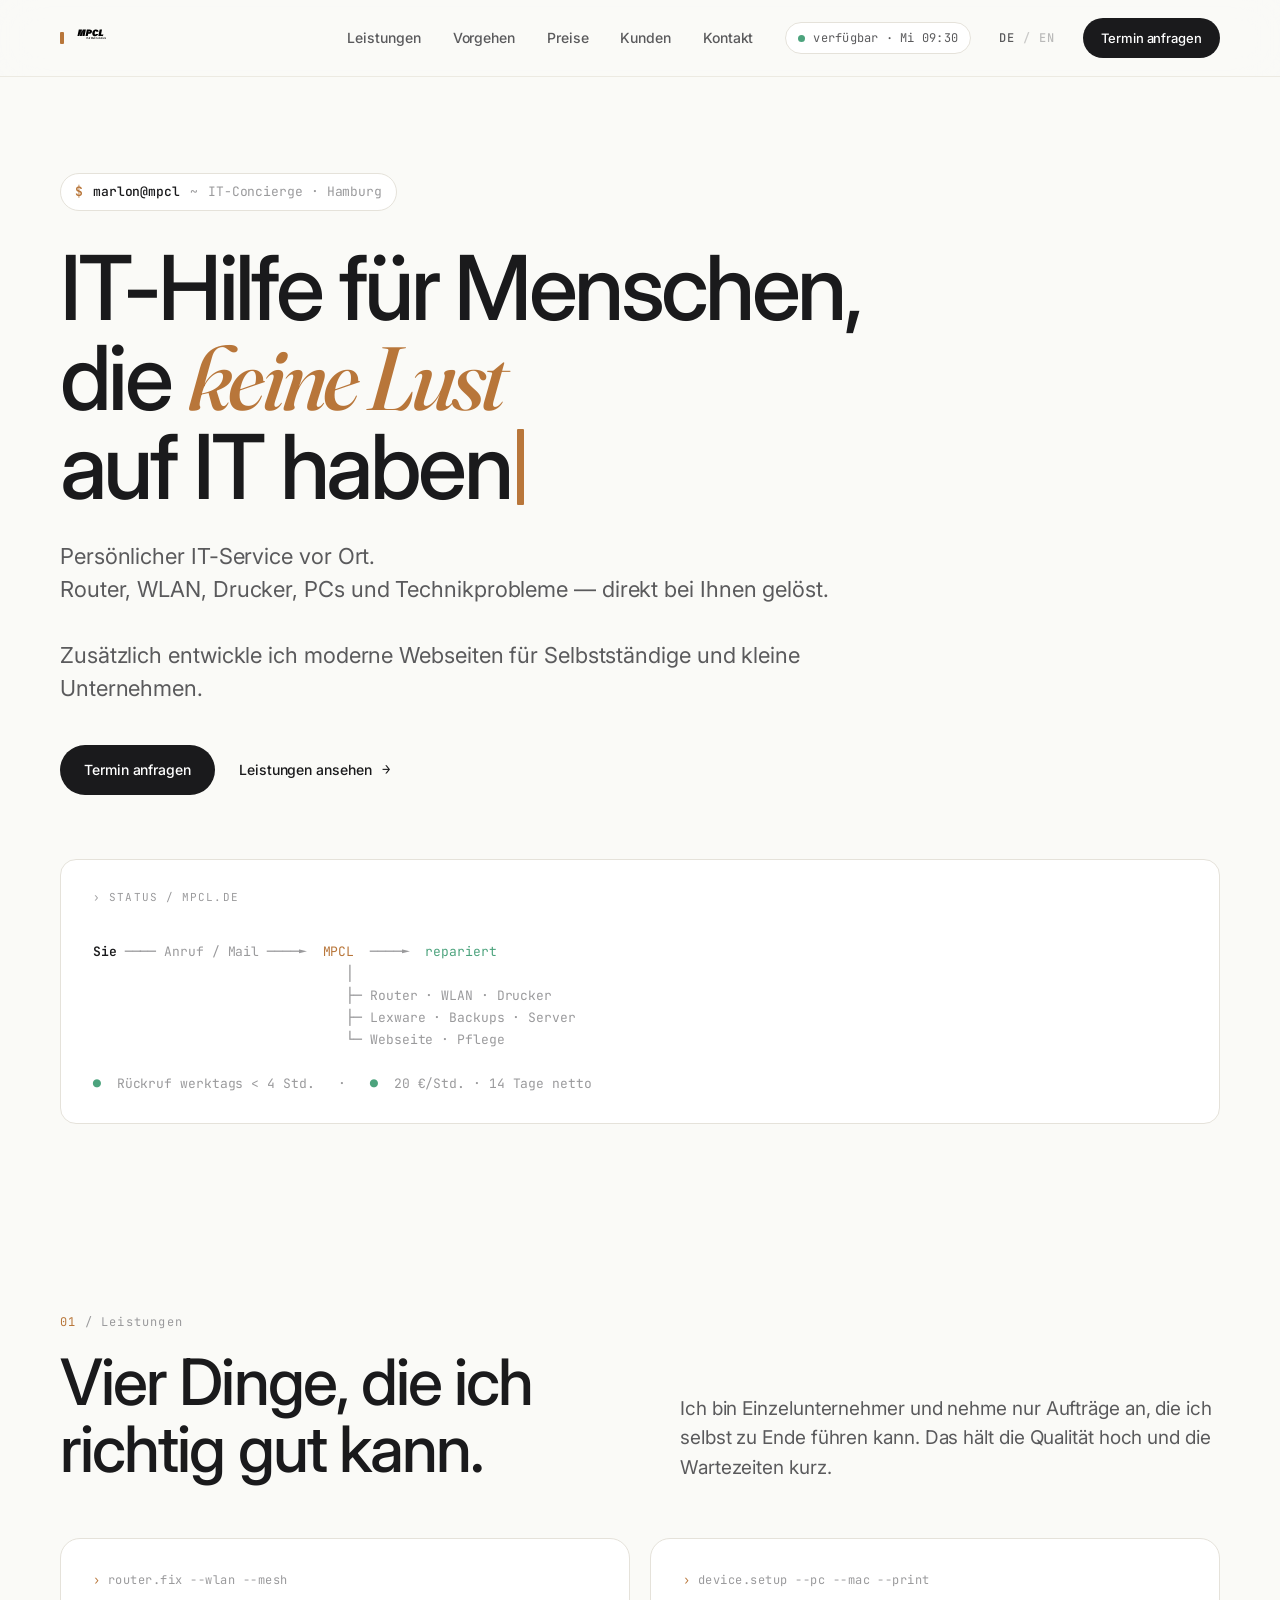
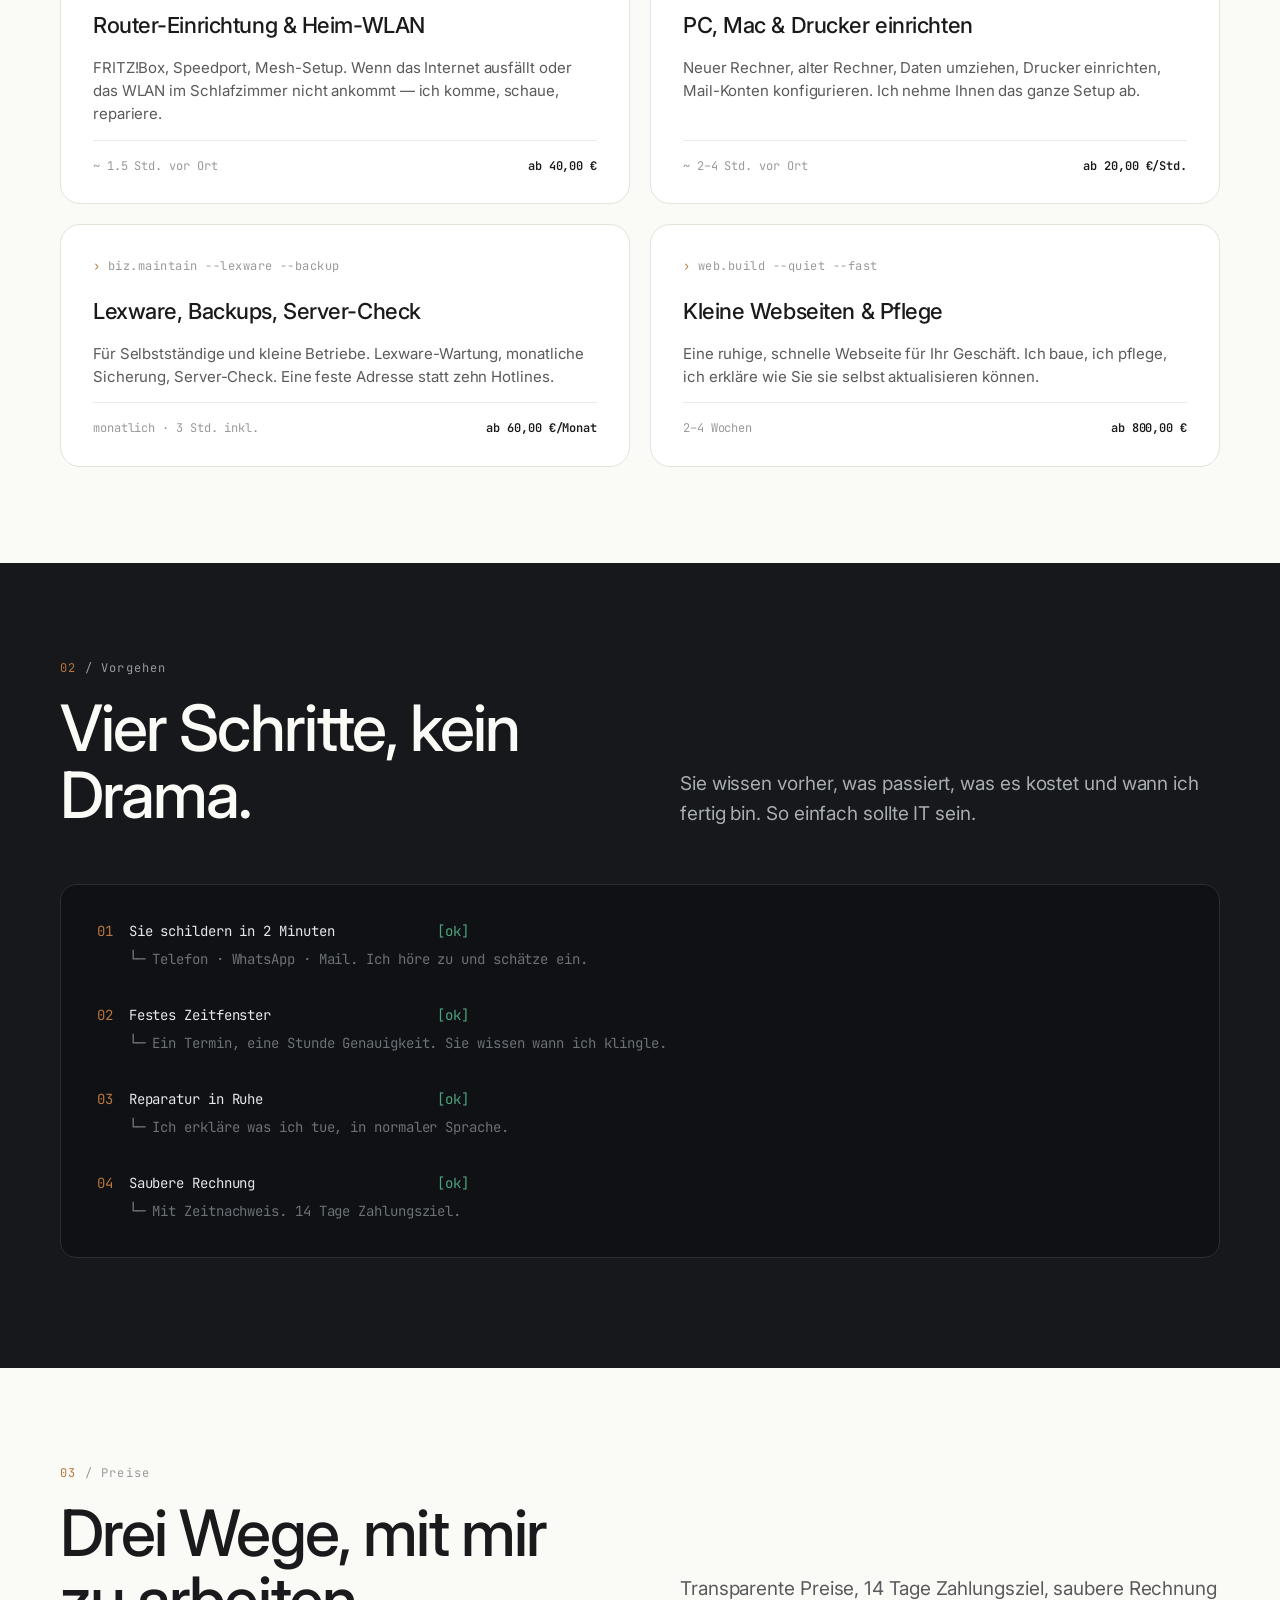
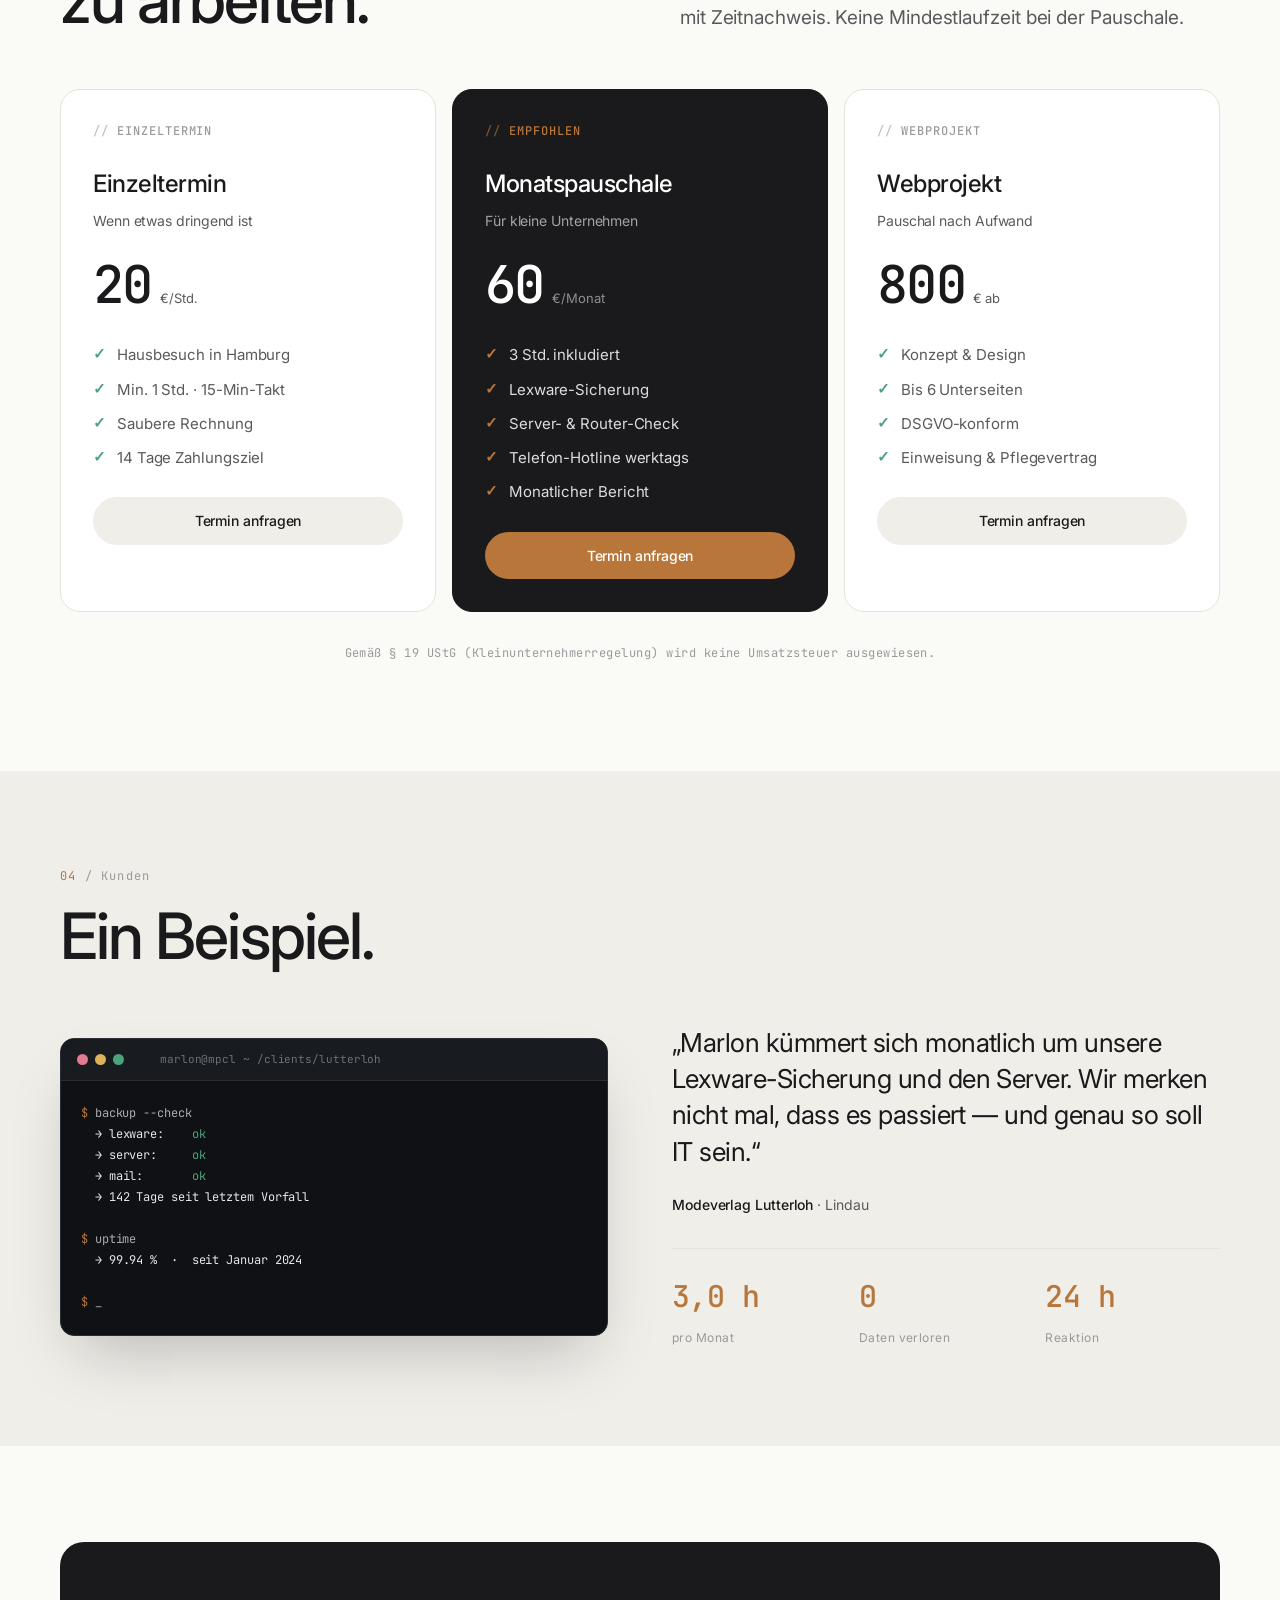
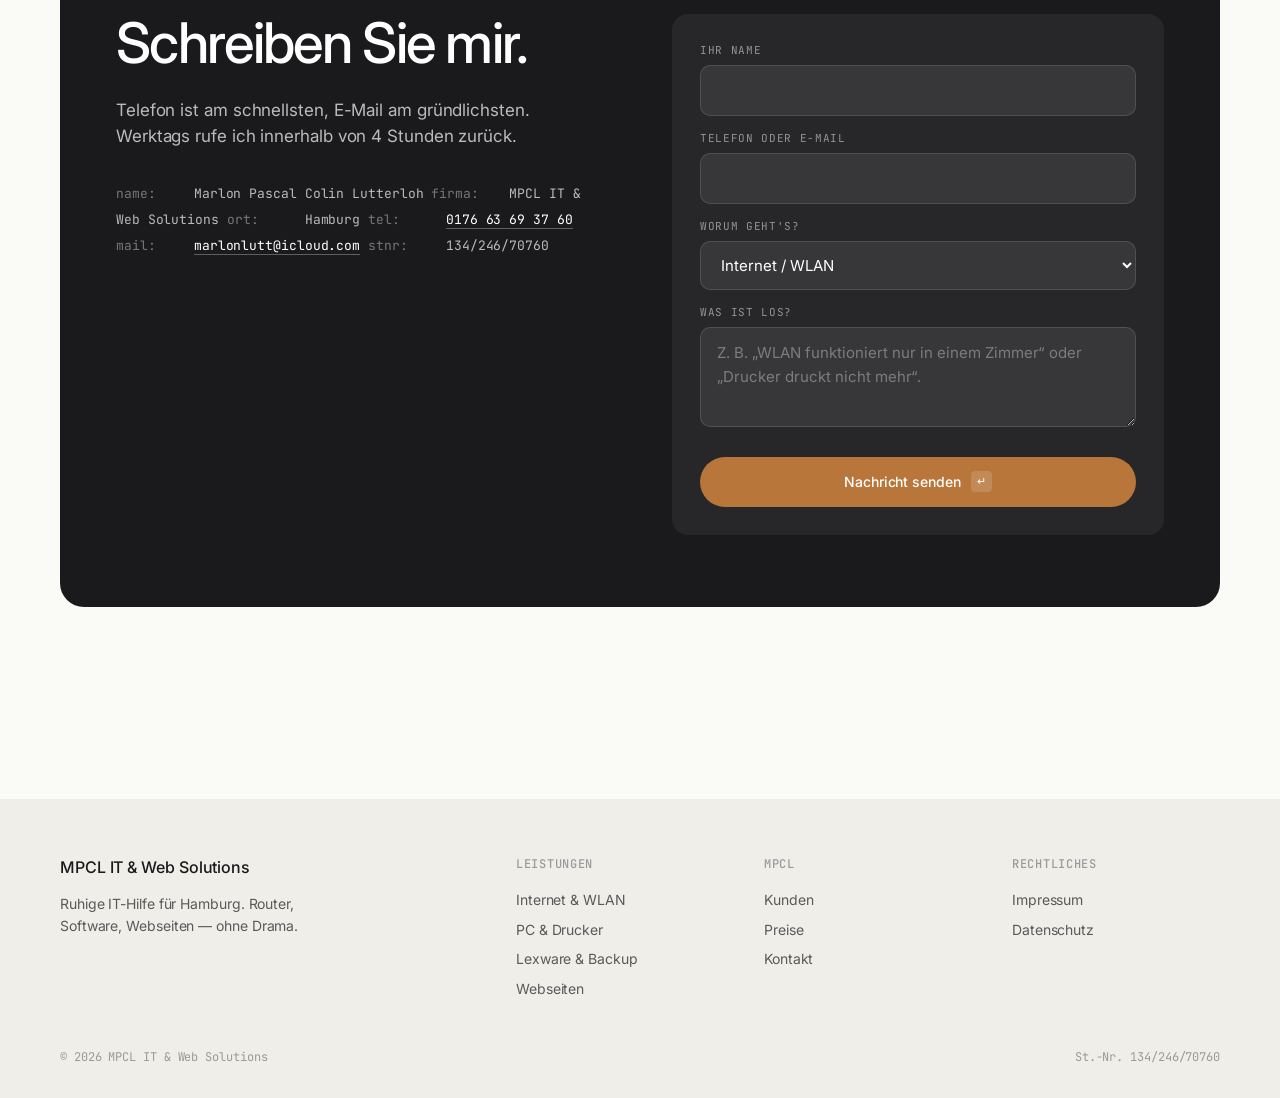
==== commit 3faf9462: "Hero-Text: persönlicher IT-Service Lede Co-Authored-By: Claude Sonnet 4.6 <noreply@anthropic.com>" ====
--- a/index.html
+++ b/index.html
@@ -70,10 +70,10 @@
       die <span class="accent">keine Lust</span><br>
       auf IT haben<span class="cursor"></span>
     </h1>
-    <p class="hb-hero__lede" data-i18n="hero.cn.lede">
-      MPCL kommt zu Ihnen nach Hause oder ins Büro. Ich richte
-      Router ein, repariere Drucker, sichere Lexware, baue ruhige
-      Webseiten. Keine Wartemusik, keine Buzzwords.
+    <p class="hb-hero__lede" data-i18n-html="hero.cn.lede">
+      Persönlicher IT-Service vor Ort.<br>
+      Router, WLAN, Drucker, PCs und Technikprobleme — direkt bei Ihnen gelöst.<br><br>
+      Zusätzlich entwickle ich moderne Webseiten für Selbstständige und kleine Unternehmen.
     </p>
     <div class="hb-hero__cta">
       <a href="#hb-contact" class="hb-btn hb-btn--primary" data-i18n="hero.cn.cta1">
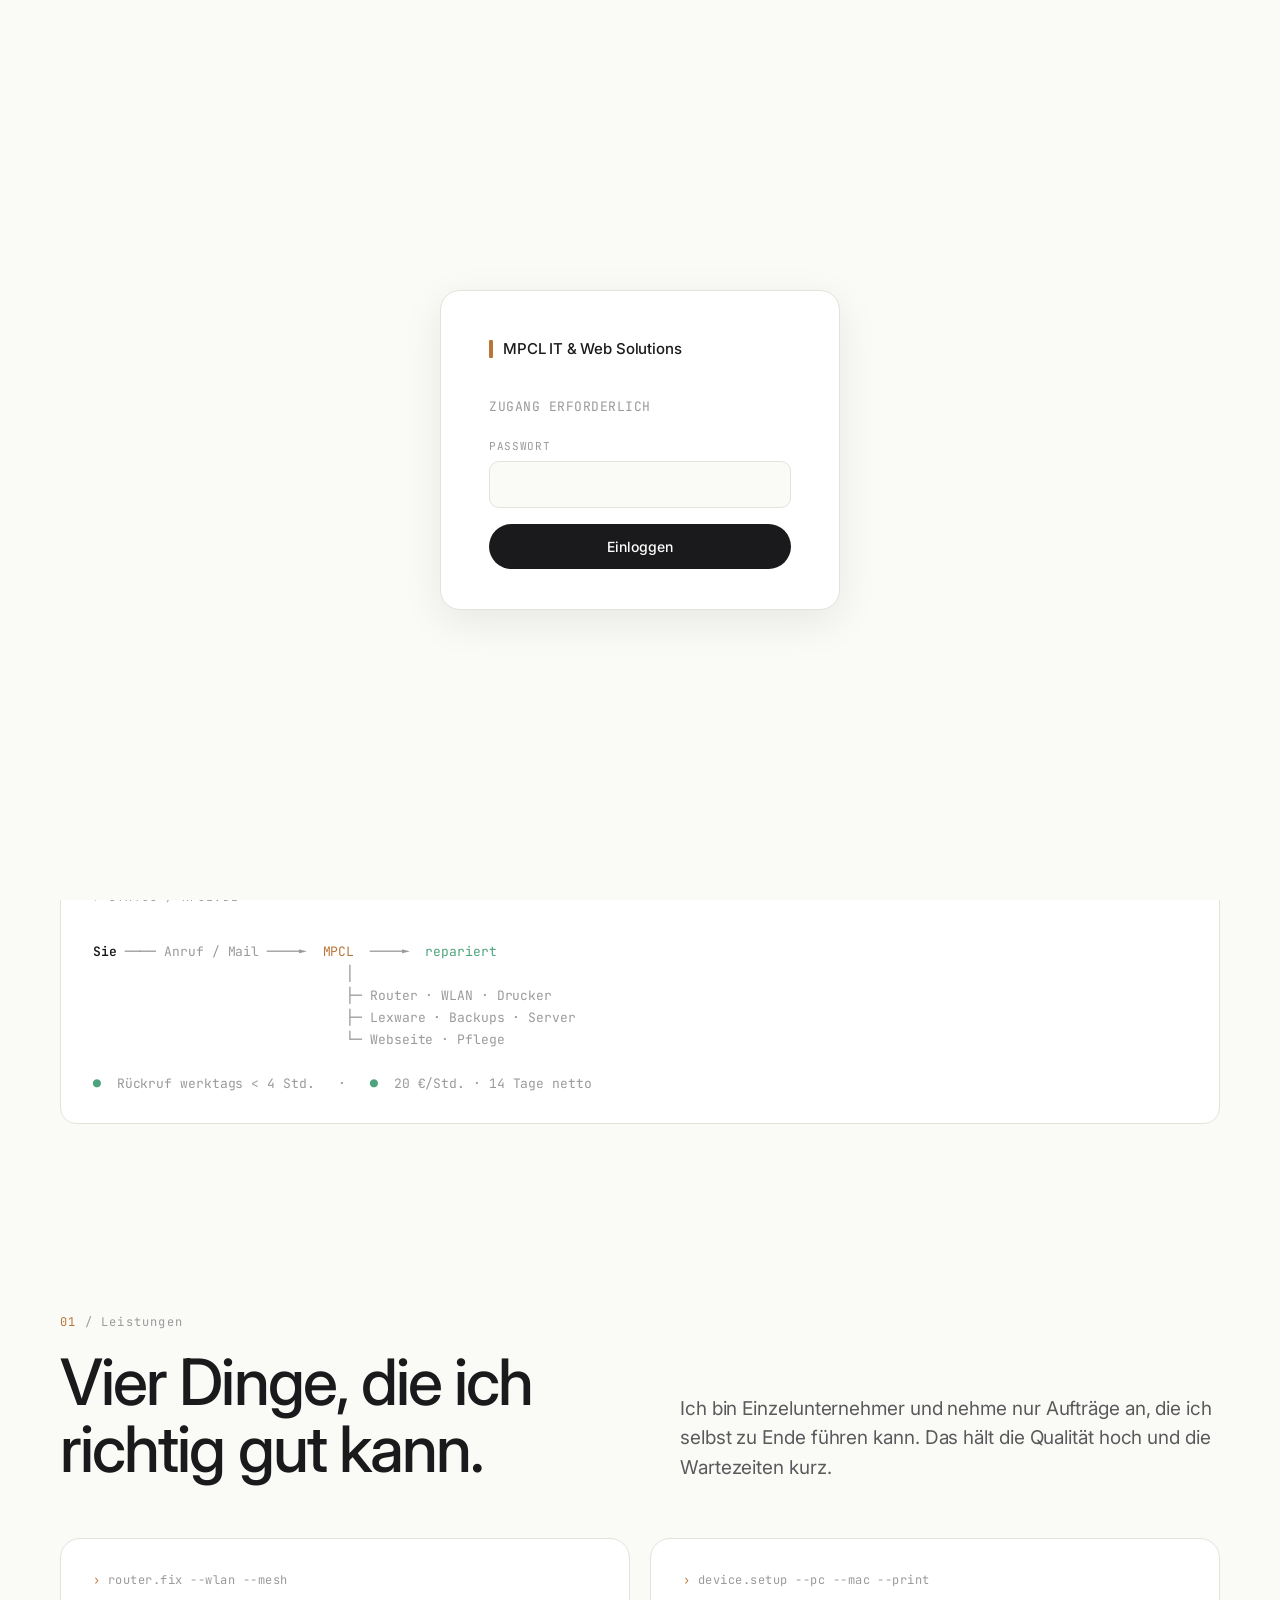
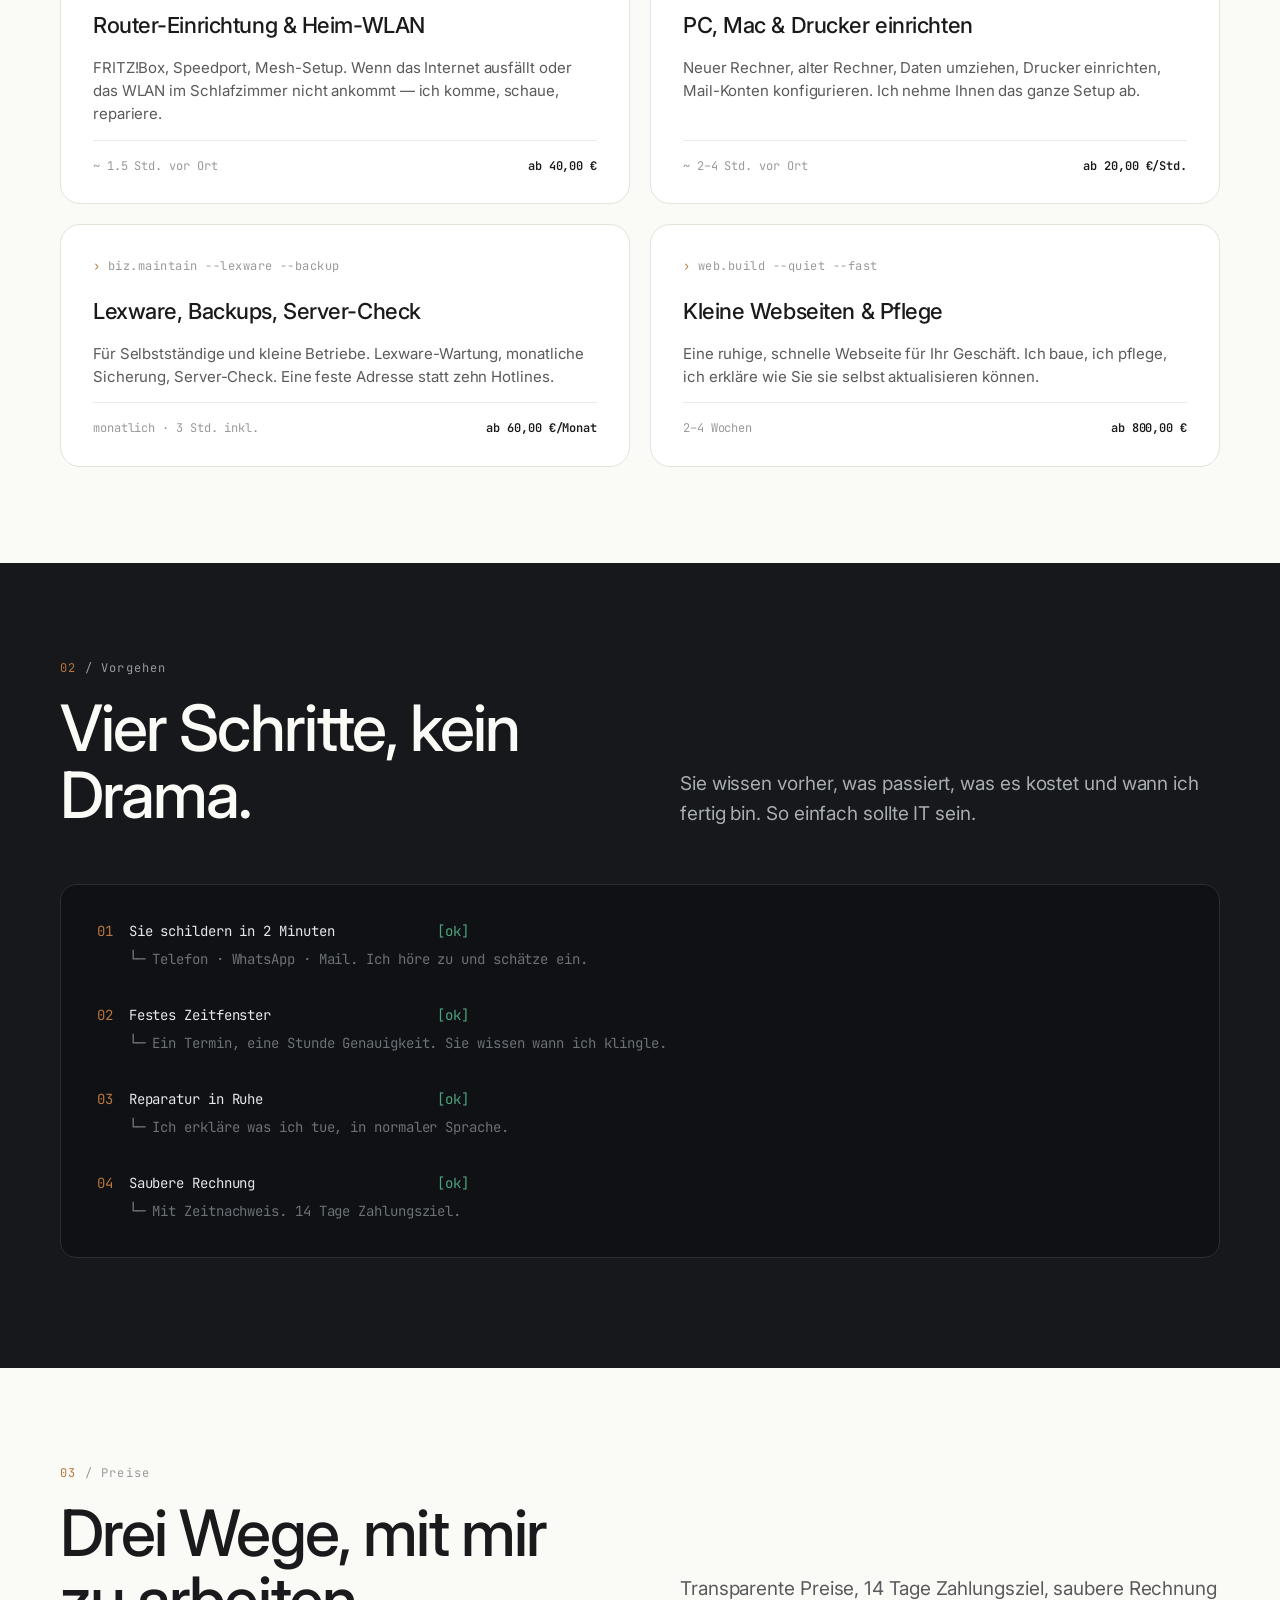
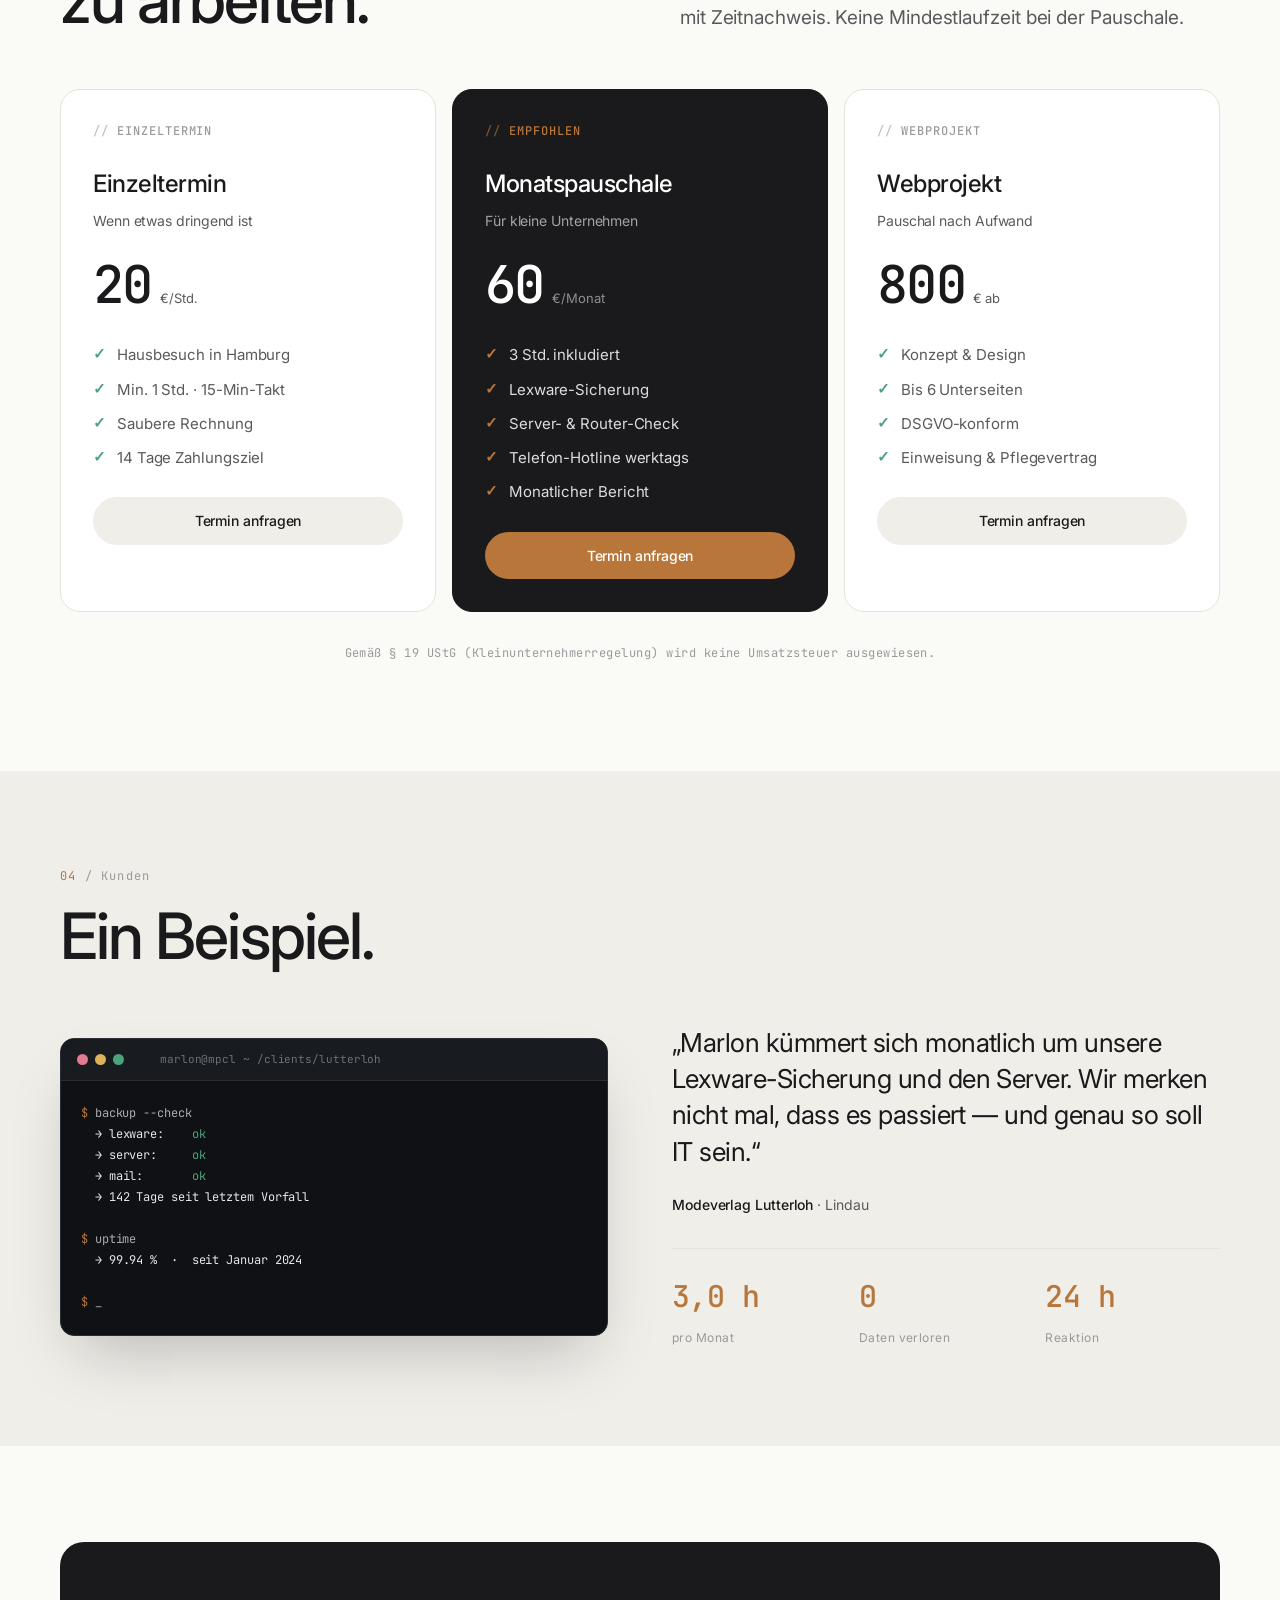
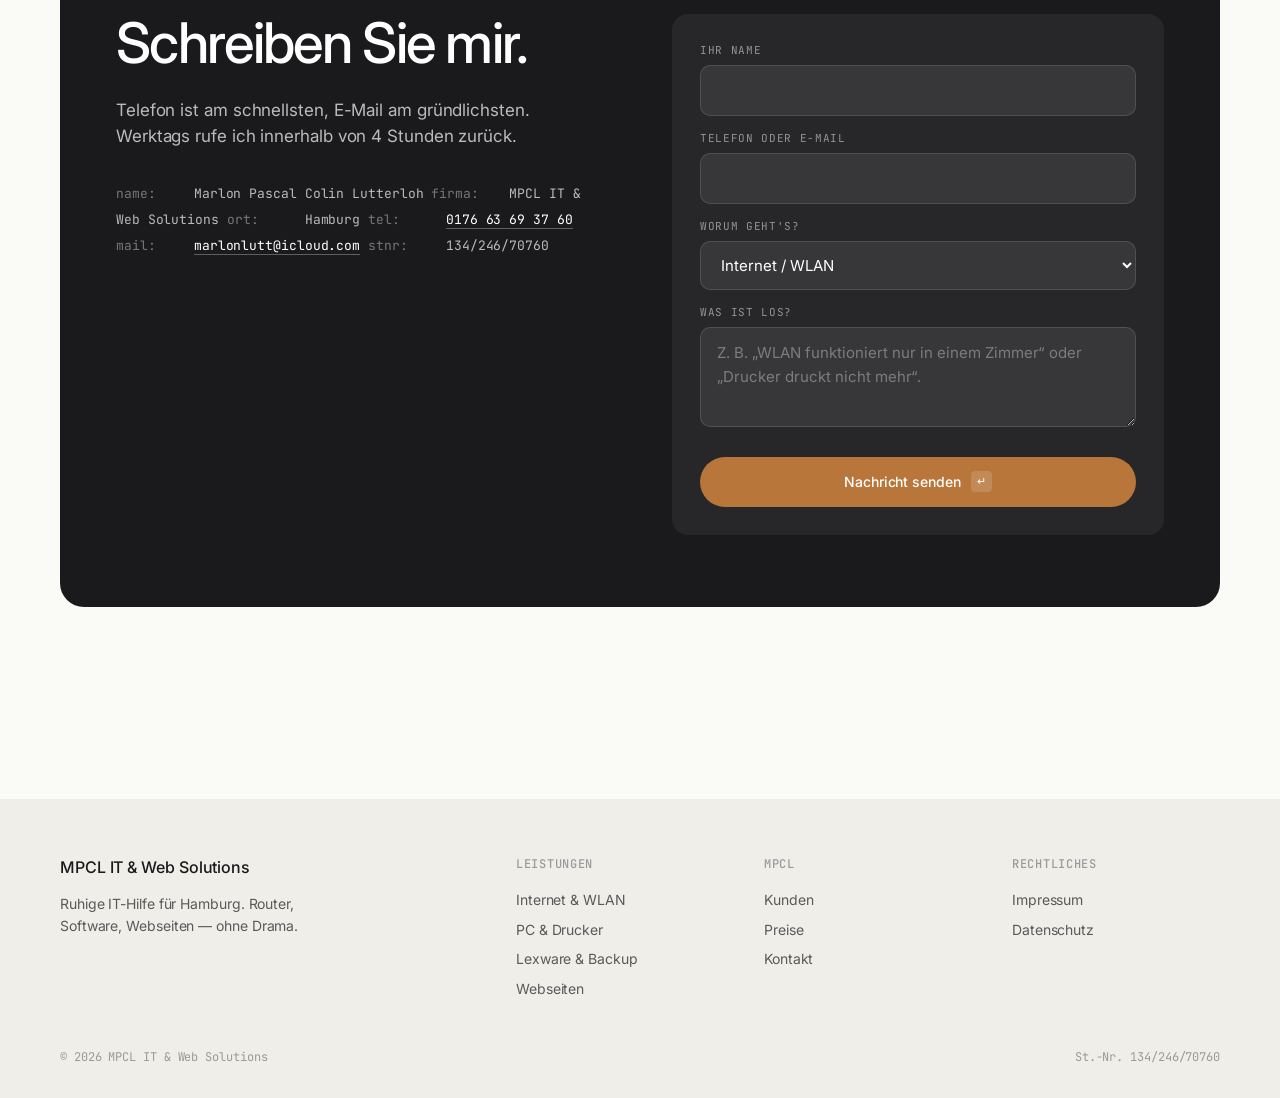
==== commit 2a782e23: "Password gate: MPCL-Design, alle Seiten geschützt Co-Authored-By: Claude Sonnet 4.6 <noreply@anthrop" ====
--- a/index.html
+++ b/index.html
@@ -28,6 +28,7 @@
   <link rel="stylesheet" href="world-hybrid.css">
 </head>
 <body>
+<script src="gate.js"></script>
 
 <div id="world-hybrid">
 
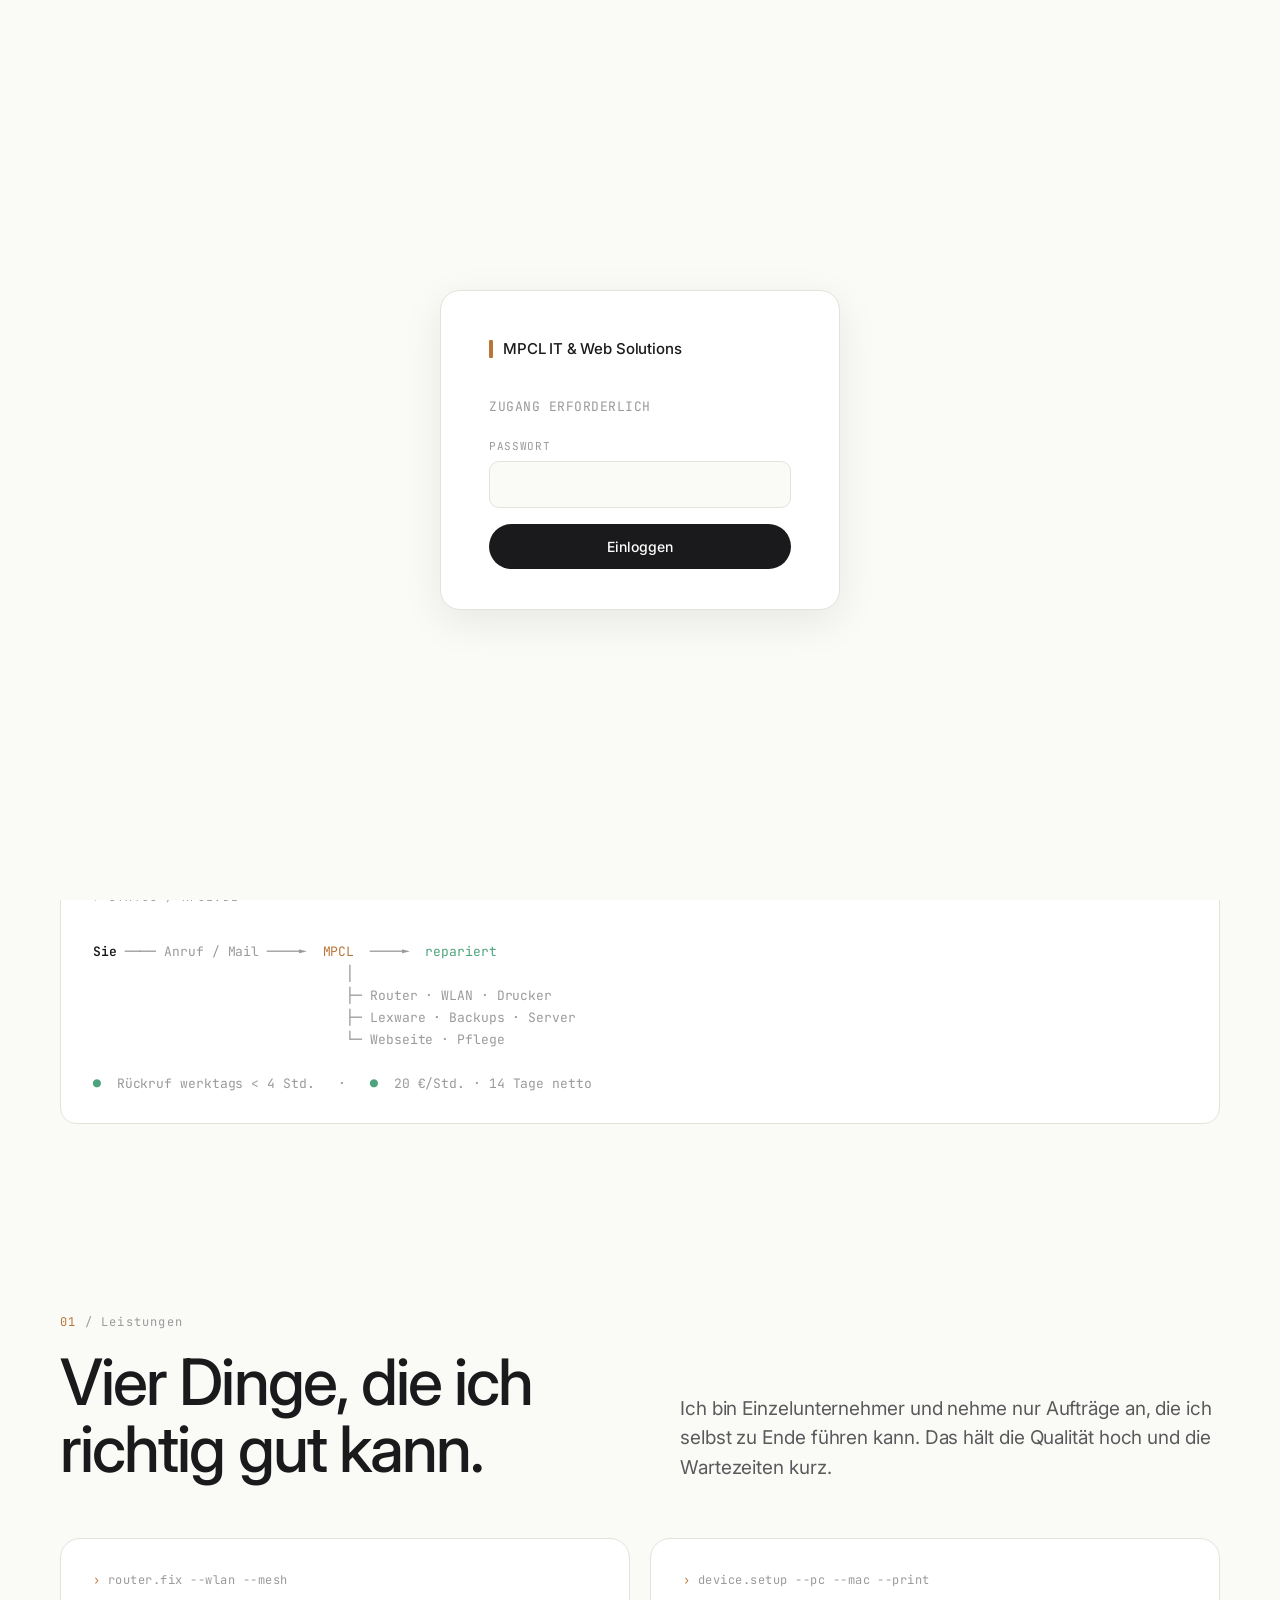
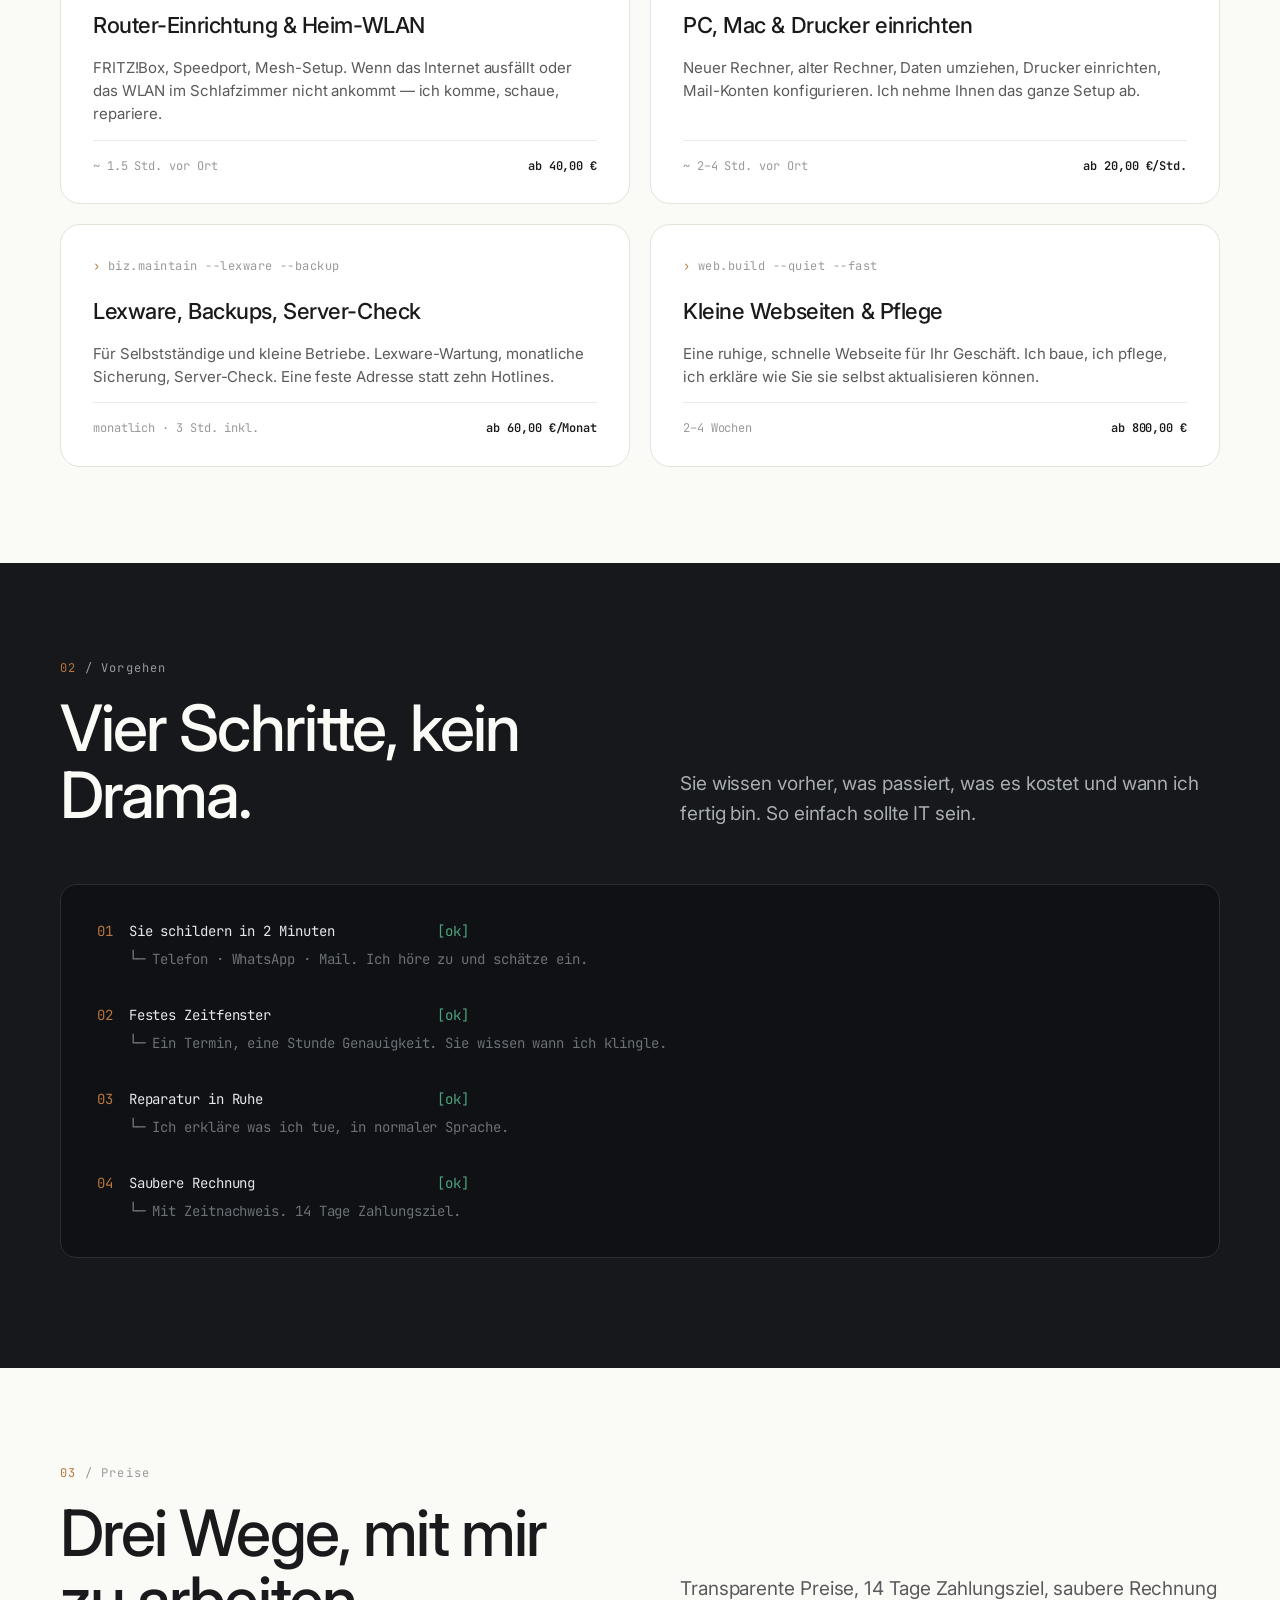
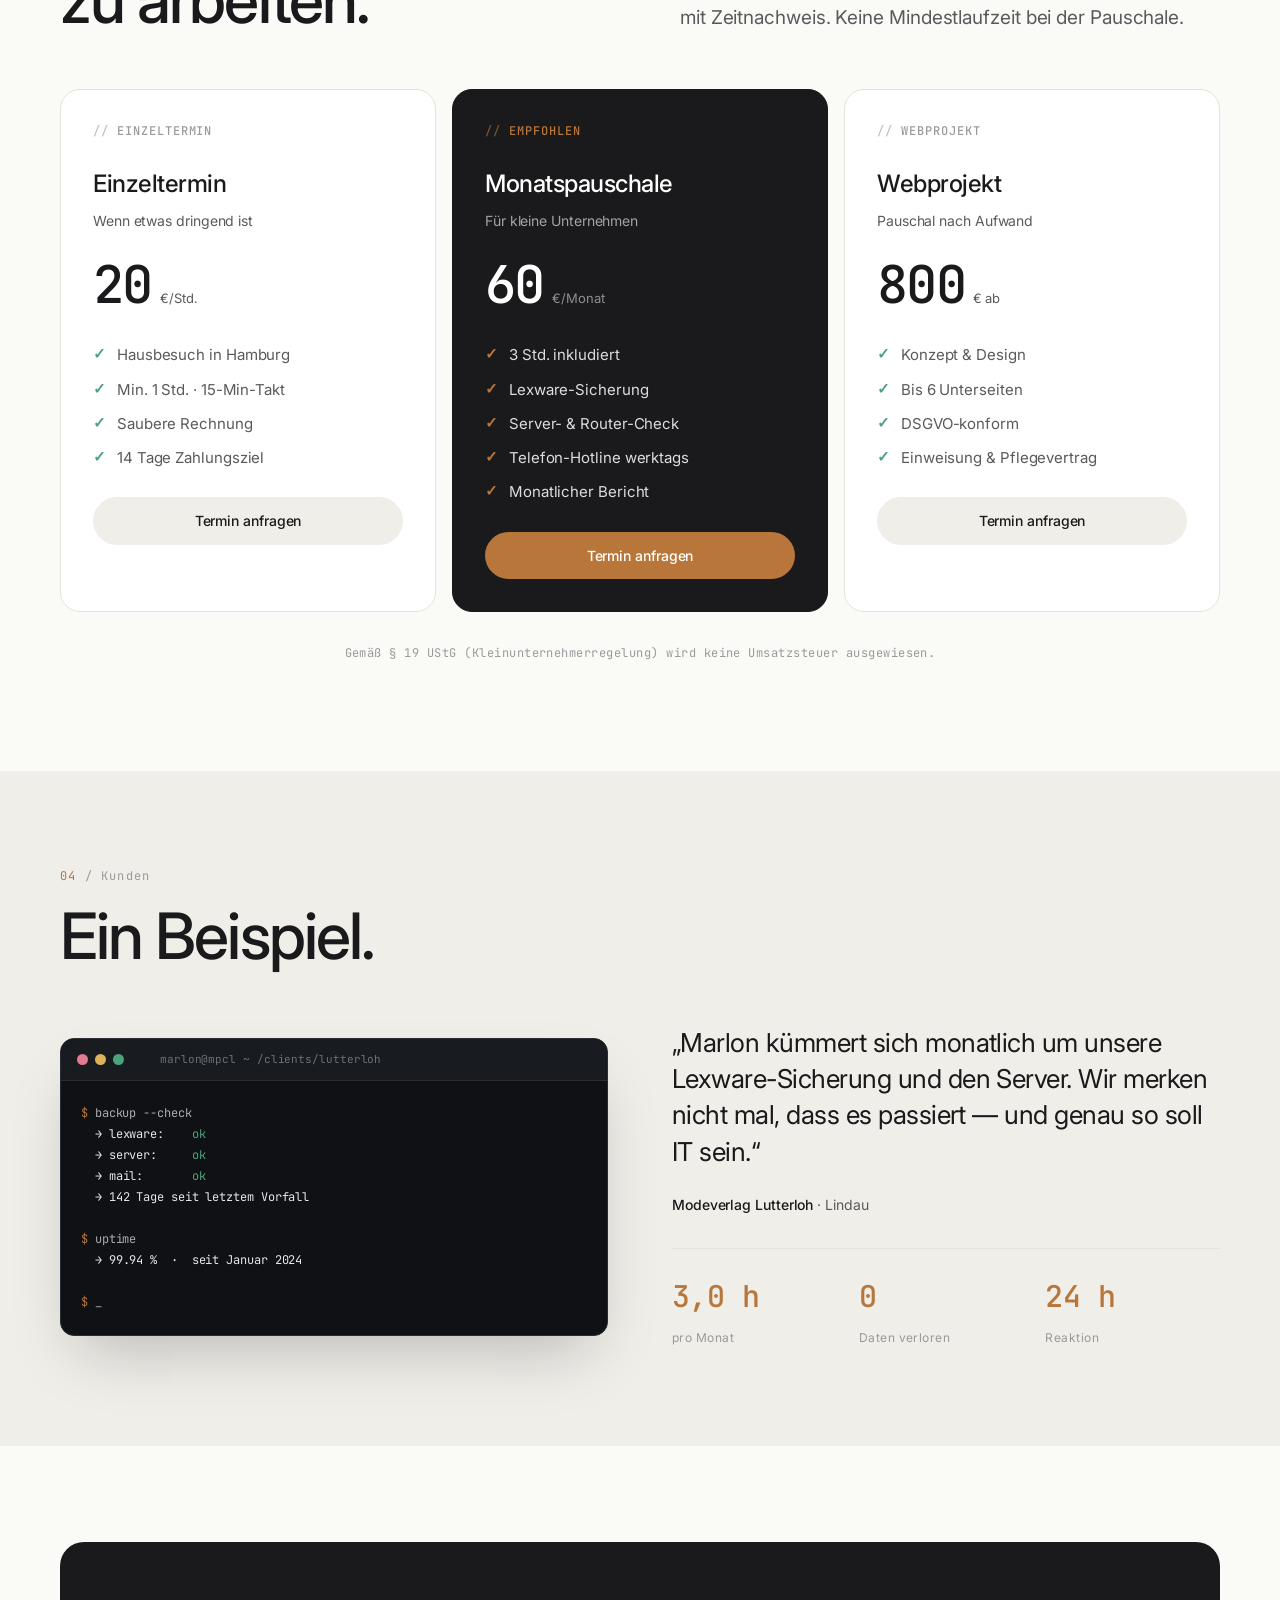
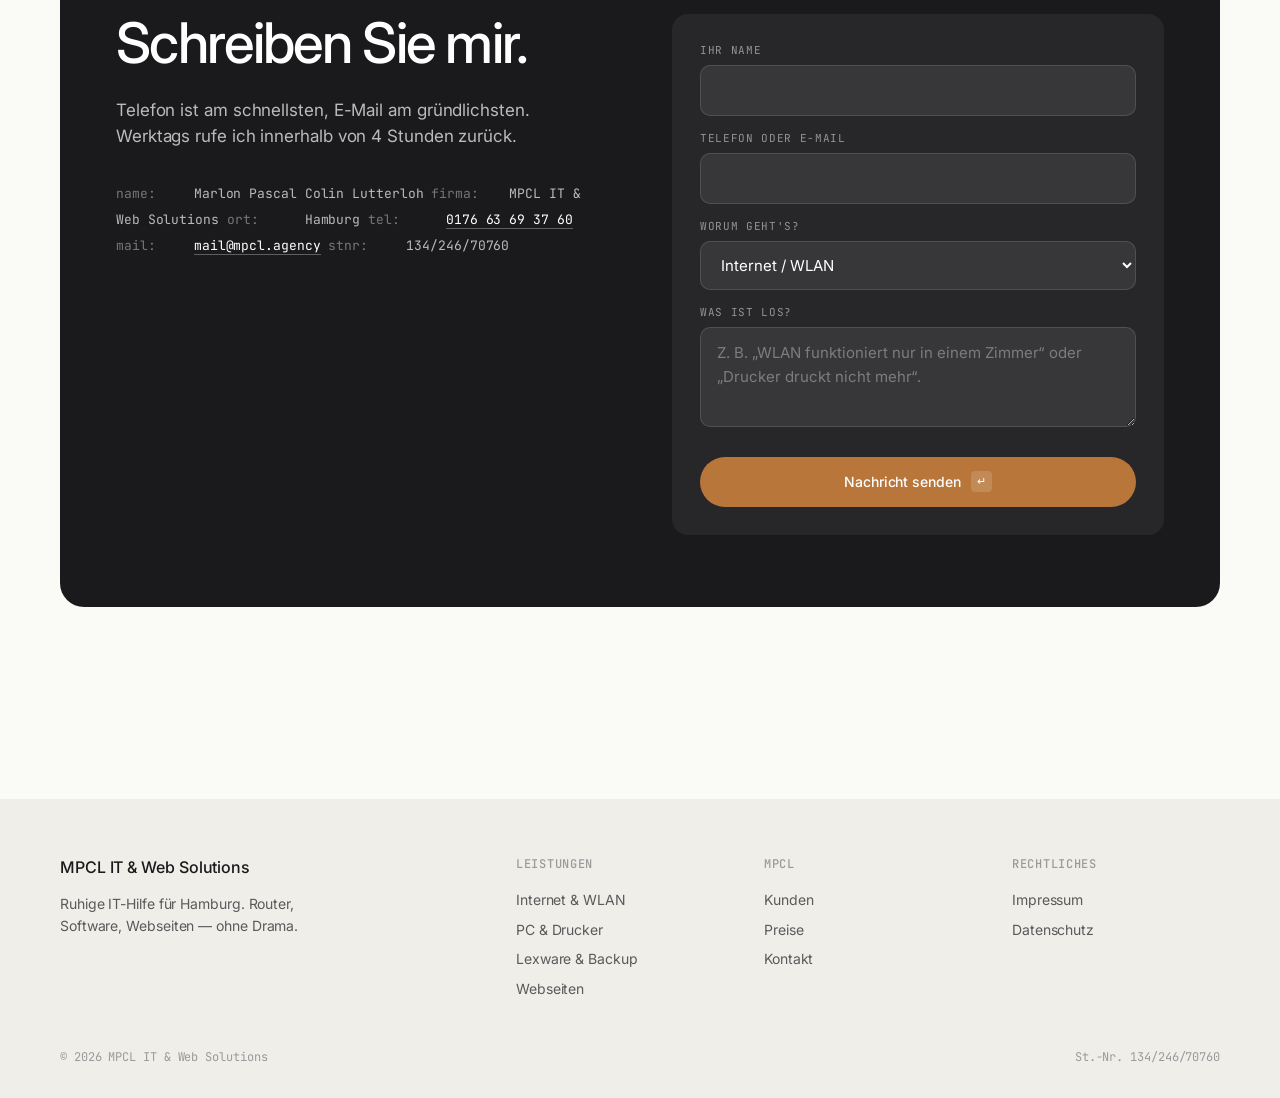
==== commit fa8db130: "Connect contact form to mail@mpcl.agency via Formsubmit - Wire up contact form to send submissions t" ====
--- a/index.html
+++ b/index.html
@@ -282,10 +282,14 @@
 <span class="label">firma:</span>   MPCL IT &amp; Web Solutions
 <span class="label">ort:</span>     Hamburg
 <span class="label">tel:</span>     <a href="tel:+4917663693760">0176 63 69 37 60</a>
-<span class="label">mail:</span>    <a href="mailto:marlonlutt@icloud.com">marlonlutt@icloud.com</a>
+<span class="label">mail:</span>    <a href="mailto:mail@mpcl.agency">mail@mpcl.agency</a>
 <span class="label">stnr:</span>    134/246/70760</div>
       </div>
-      <form class="hb-form" onsubmit="event.preventDefault();">
+      <form class="hb-form" id="contactForm">
+        <input type="text" name="_honey" style="display:none" tabindex="-1" autocomplete="off">
+        <input type="hidden" name="_subject" value="Neue Anfrage über mpcl.agency">
+        <input type="hidden" name="_captcha" value="false">
+        <input type="hidden" name="_template" value="table">
         <div class="hb-field">
           <label for="name" data-i18n="form.name">Ihr Name</label>
           <input type="text" id="name" name="name" required autocomplete="name">
@@ -312,6 +316,7 @@
           <span data-i18n="form.send">Nachricht senden</span>
           <span class="key">↵</span>
         </button>
+        <p class="hb-form__status" id="formStatus" hidden></p>
       </form>
     </div>
   </section>
--- a/world-hybrid.css
+++ b/world-hybrid.css
@@ -615,6 +615,16 @@
   color: var(--hb-bg-2);
 }
 .hb-form .hb-btn--primary:hover { background: #C97F2A; }
+.hb-form .hb-btn--primary:disabled { opacity: .5; cursor: wait; }
+.hb-form__status {
+  margin-top: 12px;
+  padding: 12px 16px;
+  border-radius: 8px;
+  font-size: .9rem;
+  line-height: 1.4;
+}
+.hb-form__status--ok  { background: rgba(74,222,128,.12); color: #4ade80; }
+.hb-form__status--err { background: rgba(248,113,113,.12); color: #f87171; }
 
 /* ---------- FOOTER ---------- */
 .hb-footer {
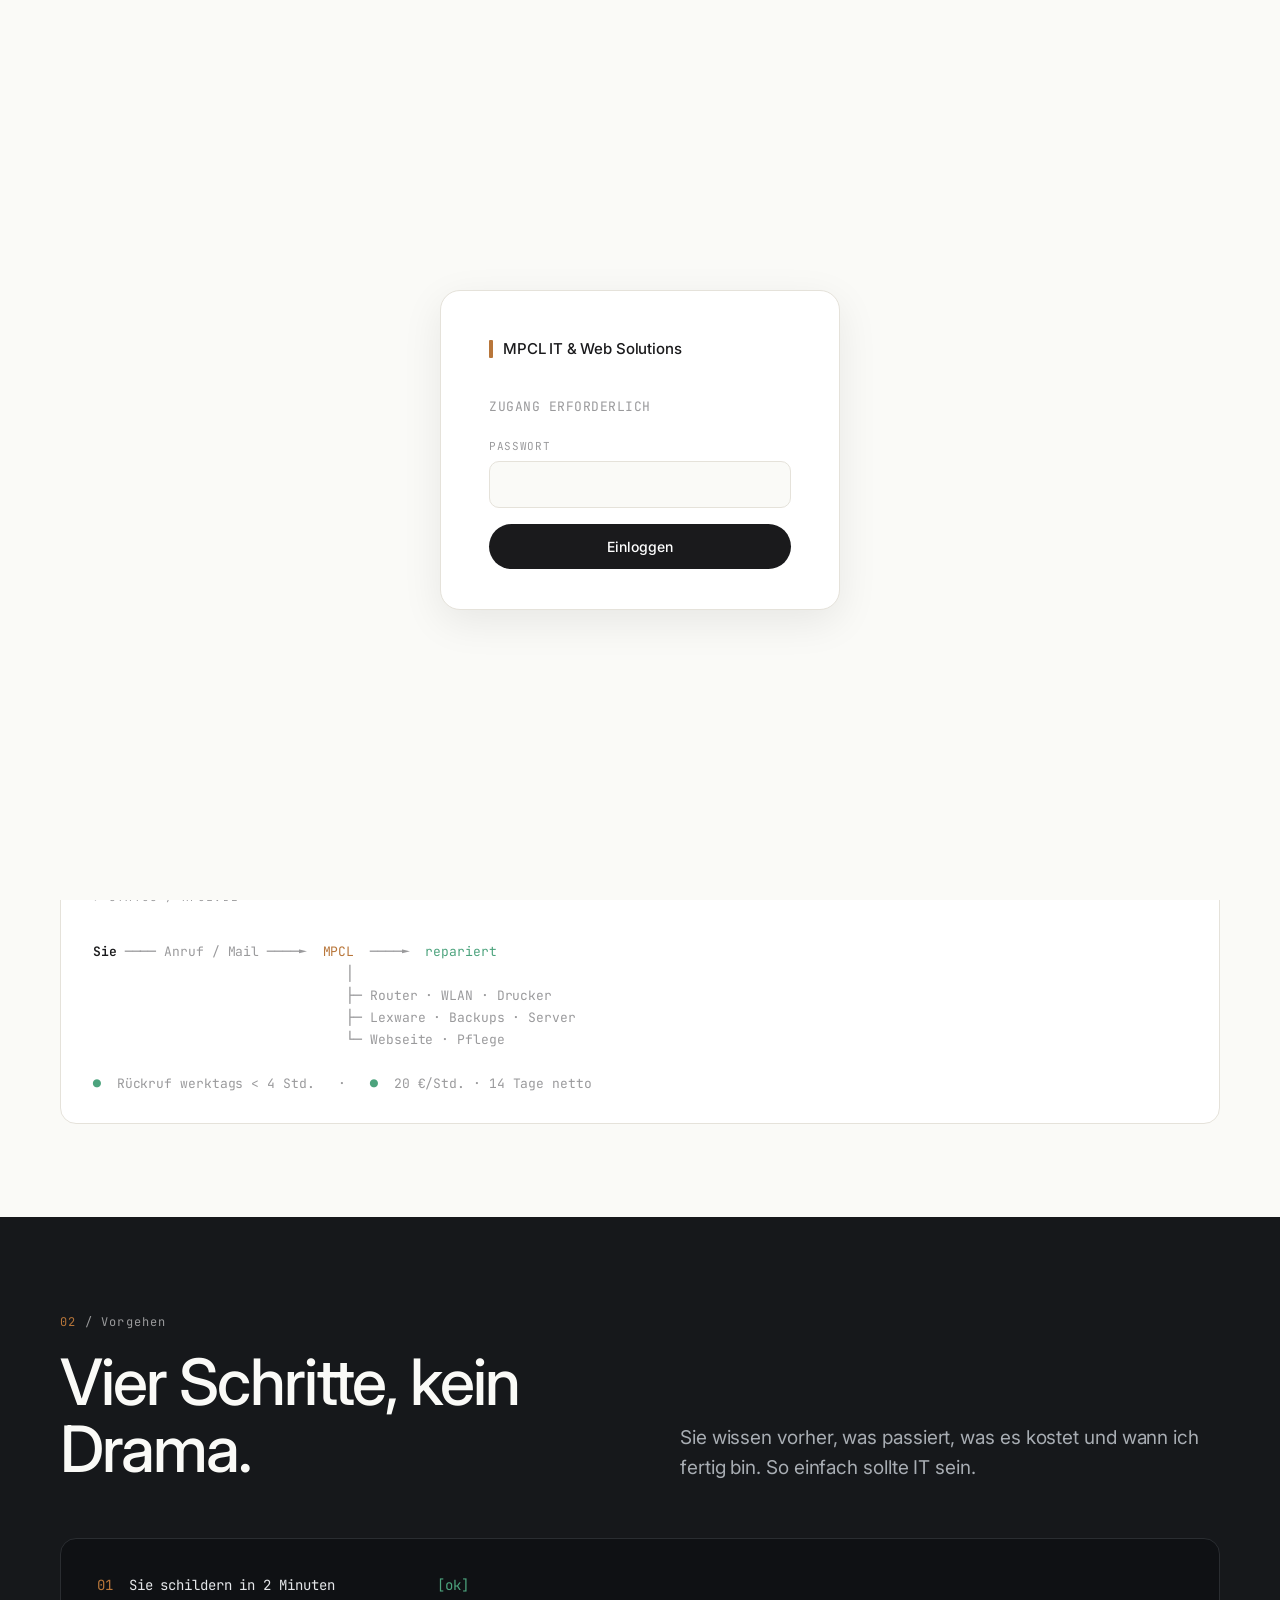
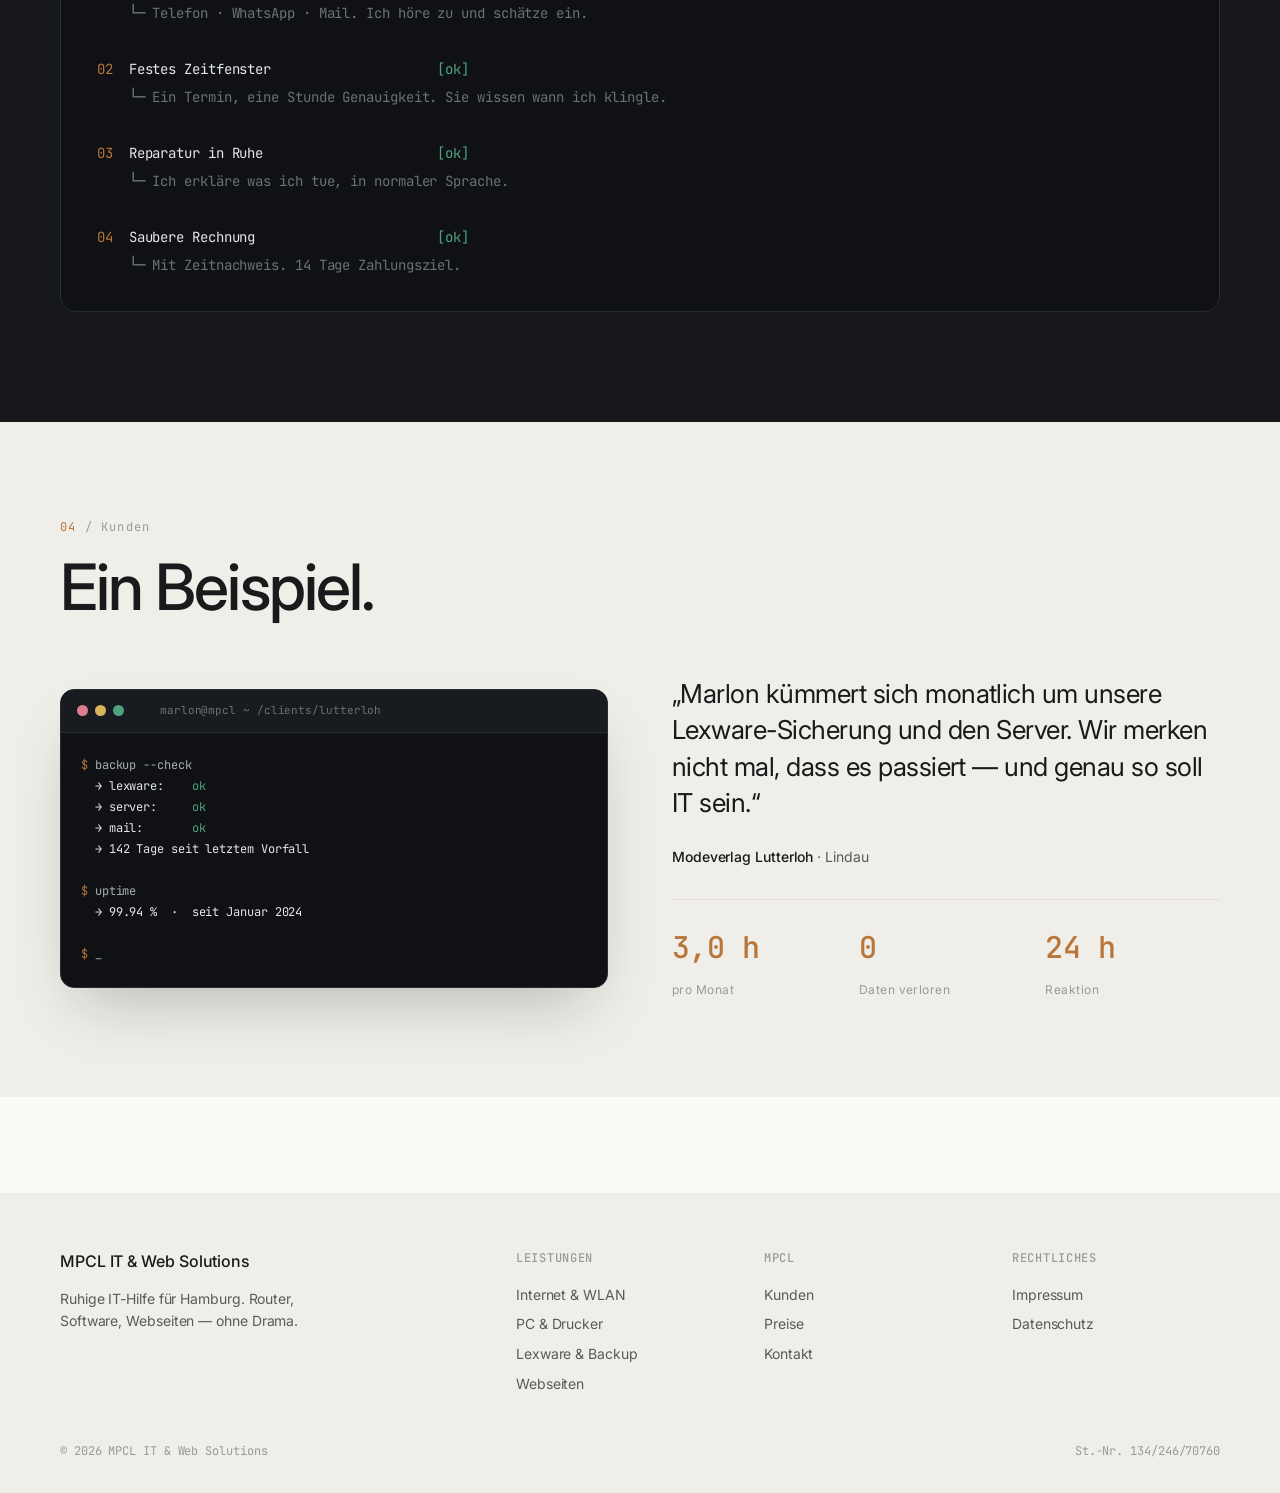
==== commit 1cd0a966: "Convert one-page site to multi-page: leistungen, preise, kontakt Extracted Services, Pricing, and Co" ====
--- a/index.html
+++ b/index.html
@@ -40,11 +40,11 @@
         <img class="hb-brand__logo" src="assets/mpcl-logo.svg" alt="MPCL" width="32" height="18">
       </a>
       <nav class="hb-nav">
-        <a href="#hb-services" data-i18n="nav.services">Leistungen</a>
+        <a href="leistungen.html" data-i18n="nav.services">Leistungen</a>
         <a href="#hb-process" data-i18n="nav.process">Vorgehen</a>
-        <a href="#hb-pricing" data-i18n="nav.pricing">Preise</a>
+        <a href="preise.html" data-i18n="nav.pricing">Preise</a>
         <a href="#hb-case" data-i18n="nav.case">Kunden</a>
-        <a href="#hb-contact" data-i18n="nav.contact">Kontakt</a>
+        <a href="kontakt.html" data-i18n="nav.contact">Kontakt</a>
       </nav>
       <div class="hb-header__right">
         <span class="hb-status">
@@ -56,7 +56,7 @@
           <span class="sep">/</span>
           <button data-lang="en">EN</button>
         </div>
-        <a href="#hb-contact" class="hb-btn hb-btn--primary" style="padding:10px 18px; font-size:13px;" data-i18n="hero.cn.cta1">Termin</a>
+        <a href="kontakt.html" class="hb-btn hb-btn--primary" style="padding:10px 18px; font-size:13px;" data-i18n="hero.cn.cta1">Termin</a>
       </div>
     </div>
   </header>
@@ -77,10 +77,10 @@
       Zusätzlich entwickle ich moderne Webseiten für Selbstständige und kleine Unternehmen.
     </p>
     <div class="hb-hero__cta">
-      <a href="#hb-contact" class="hb-btn hb-btn--primary" data-i18n="hero.cn.cta1">
+      <a href="kontakt.html" class="hb-btn hb-btn--primary" data-i18n="hero.cn.cta1">
         Termin anfragen <span class="key">↵</span>
       </a>
-      <a href="#hb-services" class="hb-btn hb-btn--ghost" data-i18n="hero.cn.cta2">Leistungen ansehen</a>
+      <a href="leistungen.html" class="hb-btn hb-btn--ghost" data-i18n="hero.cn.cta2">Leistungen ansehen</a>
     </div>
 
     <pre class="hb-hero__diagram"><span class="label">› status / mpcl.de</span>
@@ -91,59 +91,6 @@
                                 └─ Webseite · Pflege
 
 <span class="ok">●</span>  Rückruf werktags &lt; 4 Std.   ·   <span class="ok">●</span>  20 €/Std. · 14 Tage netto</pre>
-  </section>
-
-  <!-- ========== SERVICES ========== -->
-  <section class="hb-section" id="hb-services">
-    <div class="hb-section__head">
-      <div>
-        <div class="hb-section__num"><span class="ac">01</span> / <span data-i18n="services.cn.eyebrow">Leistungen</span></div>
-        <h2 data-i18n="services.cn.title">Vier Dinge, die ich richtig gut kann.</h2>
-      </div>
-      <p class="hb-section__intro" data-i18n="services.cn.intro">
-        Ich bin Einzelunternehmer und nehme nur Aufträge an, die ich
-        selbst zu Ende führen kann. Das hält die Qualität hoch und die
-        Wartezeiten kurz.
-      </p>
-    </div>
-    <div class="hb-services">
-      <article class="hb-service">
-        <div class="hb-service__cmd">router.fix --wlan --mesh</div>
-        <h3 data-i18n="services.s1.title">Router-Einrichtung &amp; Heim-WLAN</h3>
-        <p data-i18n="services.s1.body">FRITZ!Box, Speedport, Mesh-Setup. Wenn das Internet ausfällt oder das WLAN im Schlafzimmer nicht ankommt — ich komme, schaue, repariere.</p>
-        <div class="hb-service__foot">
-          <span data-i18n="services.s1.dur">~ 1.5 Std. vor Ort</span>
-          <span class="hb-service__price">ab 40,00 €</span>
-        </div>
-      </article>
-      <article class="hb-service">
-        <div class="hb-service__cmd">device.setup --pc --mac --print</div>
-        <h3 data-i18n="services.s2.title">PC, Mac &amp; Drucker einrichten</h3>
-        <p data-i18n="services.s2.body">Neuer Rechner, alter Rechner, Daten umziehen, Drucker einrichten, Mail-Konten konfigurieren. Ich nehme Ihnen das ganze Setup ab.</p>
-        <div class="hb-service__foot">
-          <span data-i18n="services.s2.dur">~ 2–4 Std. vor Ort</span>
-          <span class="hb-service__price">ab 20,00 €/Std.</span>
-        </div>
-      </article>
-      <article class="hb-service">
-        <div class="hb-service__cmd">biz.maintain --lexware --backup</div>
-        <h3 data-i18n="services.s3.title">Lexware, Backups, Server-Check</h3>
-        <p data-i18n="services.s3.body">Für Selbstständige und kleine Betriebe. Lexware-Wartung, monatliche Sicherung, Server-Check. Eine feste Adresse statt zehn Hotlines.</p>
-        <div class="hb-service__foot">
-          <span data-i18n="services.s3.dur">monatlich · 3 Std. inkl.</span>
-          <span class="hb-service__price">ab 60,00 €/Monat</span>
-        </div>
-      </article>
-      <article class="hb-service">
-        <div class="hb-service__cmd">web.build --quiet --fast</div>
-        <h3 data-i18n="services.s4.title">Kleine Webseiten &amp; Pflege</h3>
-        <p data-i18n="services.s4.body">Eine ruhige, schnelle Webseite für Ihr Geschäft. Ich baue, ich pflege, ich erkläre wie Sie sie selbst aktualisieren können.</p>
-        <div class="hb-service__foot">
-          <span data-i18n="services.s4.dur">2–4 Wochen</span>
-          <span class="hb-service__price">ab 800,00 €</span>
-        </div>
-      </article>
-    </div>
   </section>
 
   <!-- ========== PROCESS (Terminal-Block auf dunkler Section) ========== -->
@@ -171,65 +118,6 @@
 <span class="num">04</span>  <span class="step">Saubere Rechnung</span>                       <span class="ok">[ok]</span>
     <span class="desc">└─ Mit Zeitnachweis. 14 Tage Zahlungsziel.</span></pre>
     </div>
-  </section>
-
-  <!-- ========== PRICING ========== -->
-  <section class="hb-section" id="hb-pricing">
-    <div class="hb-section__head">
-      <div>
-        <div class="hb-section__num"><span class="ac">03</span> / <span data-i18n="pricing.cn.eyebrow">Preise</span></div>
-        <h2 data-i18n="pricing.cn.title">Drei Wege, mit mir zu arbeiten.</h2>
-      </div>
-      <p class="hb-section__intro" data-i18n="pricing.cn.intro">
-        Transparente Preise, 14 Tage Zahlungsziel, saubere Rechnung
-        mit Zeitnachweis. Keine Mindestlaufzeit bei der Pauschale.
-      </p>
-    </div>
-    <div class="hb-pricing">
-      <article class="hb-tier">
-        <div class="hb-tier__name" data-i18n="pricing.t1.name">Einzeltermin</div>
-        <h3 data-i18n="pricing.t1.title">Einmalig vor Ort</h3>
-        <div class="hb-tier__sub" data-i18n="pricing.t1.sub">Wenn etwas dringend ist</div>
-        <div class="hb-tier__amount">20<sub>€/Std.</sub></div>
-        <ul>
-          <li data-i18n="pricing.t1.f1">Hausbesuch in Hamburg</li>
-          <li data-i18n="pricing.t1.f2">Min. 1 Std. · 15-Min-Takt</li>
-          <li data-i18n="pricing.t1.f3">Saubere Rechnung</li>
-          <li data-i18n="pricing.t1.f4">14 Tage Zahlungsziel</li>
-        </ul>
-        <a href="#hb-contact" class="hb-tier__cta" data-i18n="pricing.cta">Termin anfragen</a>
-      </article>
-      <article class="hb-tier hb-tier--feature">
-        <div class="hb-tier__name" data-i18n="pricing.t2.name">Empfohlen</div>
-        <h3 data-i18n="pricing.t2.title">Monatspauschale</h3>
-        <div class="hb-tier__sub" data-i18n="pricing.t2.sub">Für kleine Unternehmen</div>
-        <div class="hb-tier__amount">60<sub>€/Monat</sub></div>
-        <ul>
-          <li data-i18n="pricing.t2.f1">3 Std. inkludiert</li>
-          <li data-i18n="pricing.t2.f2">Lexware-Sicherung</li>
-          <li data-i18n="pricing.t2.f3">Server- &amp; Router-Check</li>
-          <li data-i18n="pricing.t2.f4">Telefon-Hotline werktags</li>
-          <li data-i18n="pricing.t2.f5">Monatlicher Bericht</li>
-        </ul>
-        <a href="#hb-contact" class="hb-tier__cta" data-i18n="pricing.cta">Termin anfragen</a>
-      </article>
-      <article class="hb-tier">
-        <div class="hb-tier__name" data-i18n="pricing.t3.name">Webprojekt</div>
-        <h3 data-i18n="pricing.t3.title">Webseite bauen</h3>
-        <div class="hb-tier__sub" data-i18n="pricing.t3.sub">Pauschal nach Aufwand</div>
-        <div class="hb-tier__amount">800<sub>€ ab</sub></div>
-        <ul>
-          <li data-i18n="pricing.t3.f1">Konzept &amp; Design</li>
-          <li data-i18n="pricing.t3.f2">Bis 6 Unterseiten</li>
-          <li data-i18n="pricing.t3.f3">DSGVO-konform</li>
-          <li data-i18n="pricing.t3.f4">Einweisung &amp; Pflegevertrag</li>
-        </ul>
-        <a href="#hb-contact" class="hb-tier__cta" data-i18n="pricing.cta">Termin anfragen</a>
-      </article>
-    </div>
-    <p style="font-family:var(--mpcl-font-mono); font-size:12px; color:var(--hb-text-3); margin-top:32px; text-align:center; letter-spacing:0.04em;" data-i18n="pricing.note">
-      // Gemäß § 19 UStG (Kleinunternehmerregelung) wird keine Umsatzsteuer ausgewiesen.
-    </p>
   </section>
 
   <!-- ========== CASE ========== -->
@@ -268,59 +156,6 @@
     </div>
   </section>
 
-  <!-- ========== CONTACT ========== -->
-  <section class="hb-section" id="hb-contact">
-    <div class="hb-contact">
-      <div>
-        <h2 data-i18n="contact.cn.title">Schreiben Sie mir.</h2>
-        <p data-i18n="contact.cn.intro">
-          Telefon ist am schnellsten, E-Mail am gründlichsten. Werktags
-          rufe ich innerhalb von 4 Stunden zurück.
-        </p>
-        <div class="hb-contact__details">
-<span class="label">name:</span>    Marlon Pascal Colin Lutterloh
-<span class="label">firma:</span>   MPCL IT &amp; Web Solutions
-<span class="label">ort:</span>     Hamburg
-<span class="label">tel:</span>     <a href="tel:+4917663693760">0176 63 69 37 60</a>
-<span class="label">mail:</span>    <a href="mailto:mail@mpcl.agency">mail@mpcl.agency</a>
-<span class="label">stnr:</span>    134/246/70760</div>
-      </div>
-      <form class="hb-form" id="contactForm">
-        <input type="text" name="_honey" style="display:none" tabindex="-1" autocomplete="off">
-        <input type="hidden" name="_subject" value="Neue Anfrage über mpcl.agency">
-        <input type="hidden" name="_captcha" value="false">
-        <input type="hidden" name="_template" value="table">
-        <div class="hb-field">
-          <label for="name" data-i18n="form.name">Ihr Name</label>
-          <input type="text" id="name" name="name" required autocomplete="name">
-        </div>
-        <div class="hb-field">
-          <label for="contact" data-i18n="form.contact">Telefon oder E-Mail</label>
-          <input type="text" id="contact" name="contact" required autocomplete="email">
-        </div>
-        <div class="hb-field">
-          <label for="subject" data-i18n="form.subject">Worum geht's?</label>
-          <select id="subject" name="subject">
-            <option data-i18n="form.subj.1">Internet / WLAN</option>
-            <option data-i18n="form.subj.2">PC / Mac / Drucker</option>
-            <option data-i18n="form.subj.3">Lexware / Backup</option>
-            <option data-i18n="form.subj.4">Webseite</option>
-            <option data-i18n="form.subj.5">Etwas anderes</option>
-          </select>
-        </div>
-        <div class="hb-field">
-          <label for="message" data-i18n="form.problem">Kurze Beschreibung</label>
-          <textarea id="message" name="message" data-i18n-placeholder="form.problemPh" placeholder="Z. B. „WLAN funktioniert nur in einem Zimmer"."></textarea>
-        </div>
-        <button type="submit" class="hb-btn hb-btn--primary">
-          <span data-i18n="form.send">Nachricht senden</span>
-          <span class="key">↵</span>
-        </button>
-        <p class="hb-form__status" id="formStatus" hidden></p>
-      </form>
-    </div>
-  </section>
-
   <!-- ========== FOOTER ========== -->
   <footer class="hb-footer">
     <div class="hb-footer__inner">
@@ -333,18 +168,18 @@
       <div>
         <h5 data-i18n="footer.h.work">Leistungen</h5>
         <ul>
-          <li><a href="#hb-services" data-i18n="footer.work.1">Internet &amp; WLAN</a></li>
-          <li><a href="#hb-services" data-i18n="footer.work.2">PC &amp; Drucker</a></li>
-          <li><a href="#hb-services" data-i18n="footer.work.3">Lexware</a></li>
-          <li><a href="#hb-services" data-i18n="footer.work.4">Webseiten</a></li>
+          <li><a href="leistungen.html" data-i18n="footer.work.1">Internet &amp; WLAN</a></li>
+          <li><a href="leistungen.html" data-i18n="footer.work.2">PC &amp; Drucker</a></li>
+          <li><a href="leistungen.html" data-i18n="footer.work.3">Lexware</a></li>
+          <li><a href="leistungen.html" data-i18n="footer.work.4">Webseiten</a></li>
         </ul>
       </div>
       <div>
         <h5 data-i18n="footer.h.about">MPCL</h5>
         <ul>
           <li><a href="#hb-case" data-i18n="footer.about.2">Kunden</a></li>
-          <li><a href="#hb-pricing" data-i18n="footer.about.3">Preise</a></li>
-          <li><a href="#hb-contact" data-i18n="footer.about.4">Kontakt</a></li>
+          <li><a href="preise.html" data-i18n="footer.about.3">Preise</a></li>
+          <li><a href="kontakt.html" data-i18n="footer.about.4">Kontakt</a></li>
         </ul>
       </div>
       <div>
